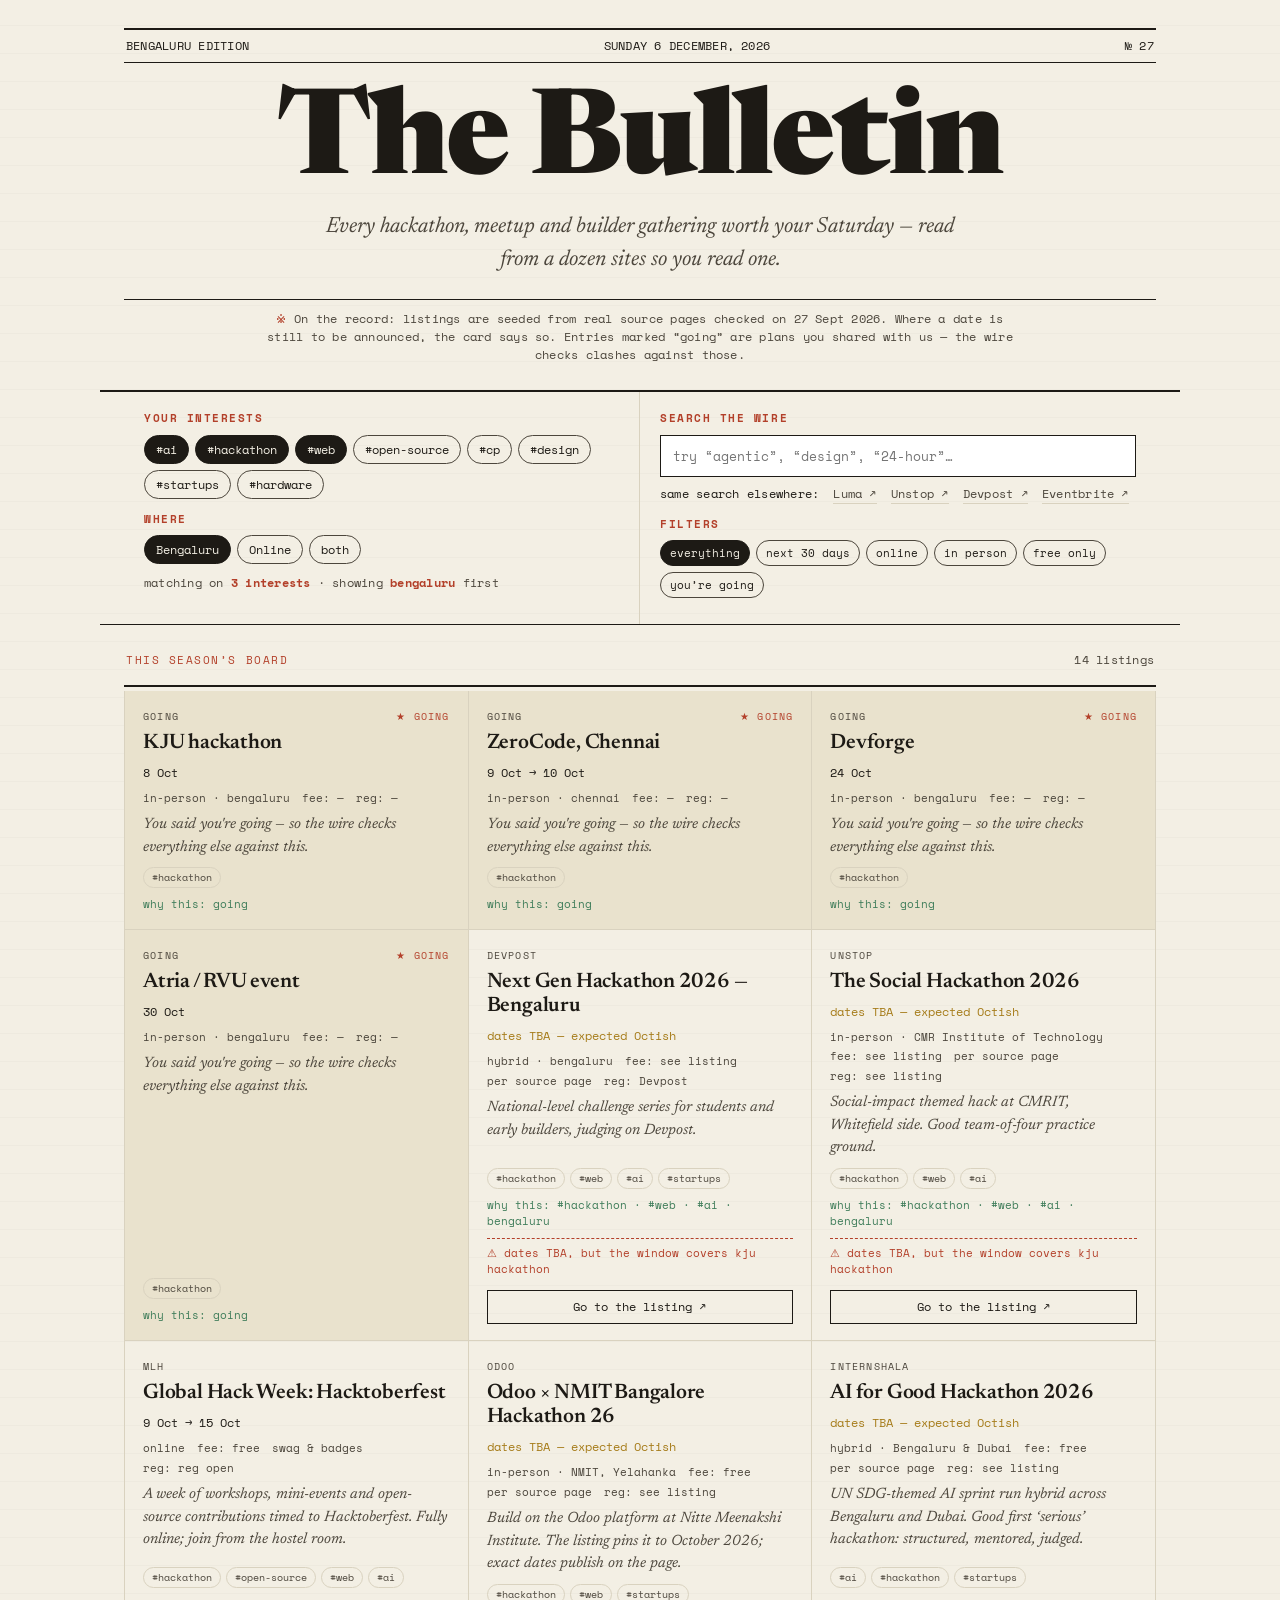
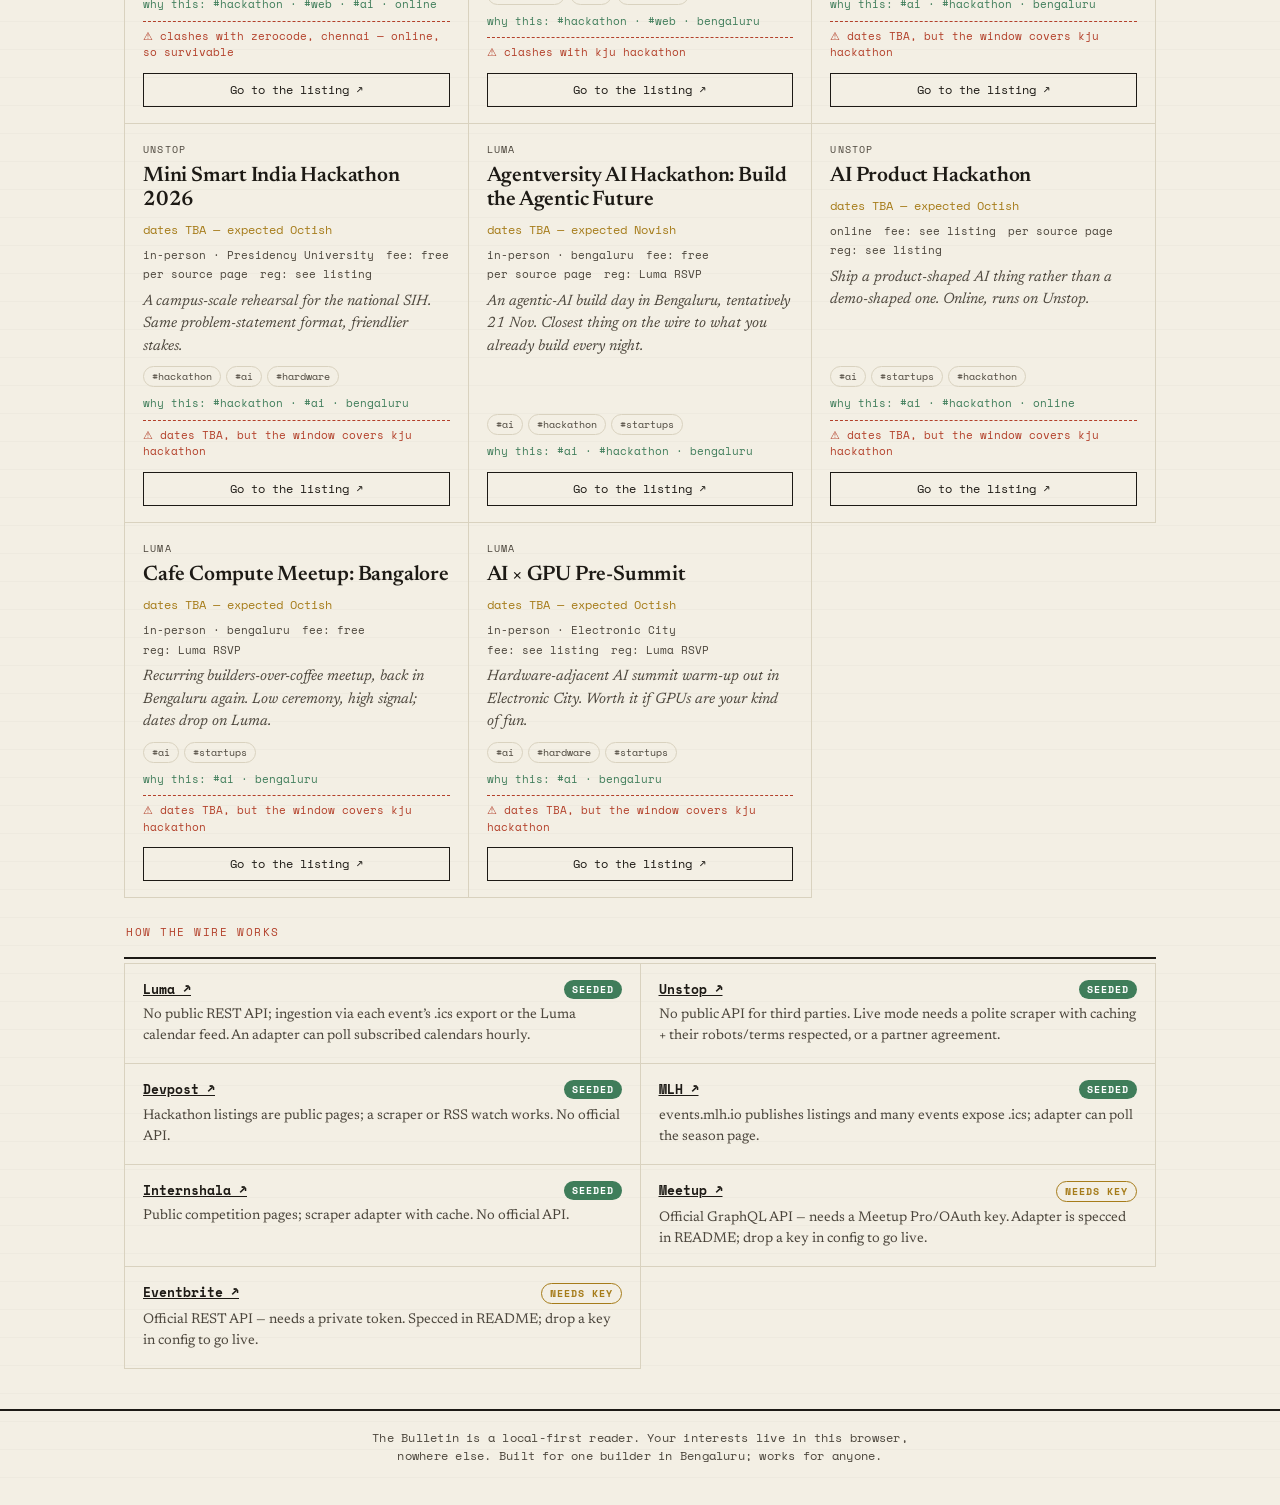
==== index.html @ 12de73e9 "The Bulletin v1: Bengaluru builder events wire — seeded real listings, explainable matching, clash d" ====
<!doctype html>
<html lang="en">
<head>
<meta charset="utf-8">
<meta name="viewport" content="width=device-width, initial-scale=1">
<title>The Bulletin — Bengaluru, for builders</title>
<link rel="preconnect" href="https://fonts.googleapis.com">
<link rel="preconnect" href="https://fonts.gstatic.com" crossorigin>
<link href="https://fonts.googleapis.com/css2?family=Newsreader:ital,opsz,wght@0,6..72,300;0,6..72,400;0,6..72,600;0,6..72,800;1,6..72,400;1,6..72,600&family=Space+Mono:wght@400;700&display=swap" rel="stylesheet">
<link rel="stylesheet" href="styles.css">
</head>
<body>
<header class="masthead">
  <div class="topline mono"><span id="edition">Bengaluru edition</span><span id="dateline"></span><span>№ 27</span></div>
  <h1>The Bulletin</h1>
  <p class="dekk">Every hackathon, meetup and builder gathering worth your Saturday — read from a dozen sites so you read one.</p>
  <div class="rule"></div>
  <p class="record mono">On the record: listings are seeded from real source pages checked on 27 Sept 2026. Where a date is still to be announced, the card says so. Entries marked “going” are plans you shared with us — the wire checks clashes against those.</p>
</header>

<nav class="controls" id="controls">
  <section class="panel" id="profile-panel">
    <h2 class="kicker">Your interests</h2>
    <div class="chips" id="interest-chips"></div>
    <h2 class="kicker">Where</h2>
    <div class="chips" id="place-chips"></div>
    <div class="profile-line mono" id="profile-line"></div>
  </section>
  <section class="panel">
    <h2 class="kicker">Search the wire</h2>
    <div class="searchrow"><input id="q" type="search" placeholder="try “agentic”, “design”, “24-hour”…" autocomplete="off"></div>
    <div class="outlinks mono" id="outlinks"></div>
    <h2 class="kicker">Filters</h2>
    <div class="chips small" id="filter-chips"></div>
  </section>
</nav>

<main>
  <div class="sectionhead"><span class="kicker">This season’s board</span><span class="mono" id="count"></span></div>
  <div id="board" class="board"></div>
  <div id="empty" class="empty" hidden>Nothing on the wire matches that. Loosen a filter, or search the sources directly above.</div>

  <div class="sectionhead"><span class="kicker">How the wire works</span></div>
  <section class="sources" id="sources"></section>
</main>

<footer class="colophon mono">
  <p>The Bulletin is a local-first reader. Your interests live in this browser, nowhere else. Built for one builder in Bengaluru; works for anyone.</p>
</footer>
<script src="events.js"></script>
<script src="app.js"></script>
</body>
</html>
---- styles.css ----
:root{
  --paper:#f3efe4; --ink:#1d1a15; --ink2:#4c463c; --rule:#d9d2bf;
  --red:#b3402a; --green:#3f7d5a; --ochre:#a67c1a;
}
*{box-sizing:border-box;margin:0;padding:0}
html{scroll-behavior:smooth}
body{background:var(--paper);color:var(--ink);font-family:"Newsreader",Georgia,serif;font-weight:400;line-height:1.5;
  background-image:repeating-linear-gradient(0deg,transparent 0 27px,rgba(29,26,21,.025) 27px 28px)}
.mono{font-family:"Space Mono",monospace;font-size:12px;letter-spacing:.02em}
.masthead{max-width:1080px;margin:0 auto;padding:28px 24px 0}
.topline{display:flex;justify-content:space-between;border-top:2.5px solid var(--ink);border-bottom:1px solid var(--ink);padding:7px 2px;text-transform:uppercase}
h1{font-weight:800;font-size:clamp(56px,10vw,118px);letter-spacing:-.02em;line-height:.95;text-align:center;padding:26px 0 10px;font-variation-settings:"opsz" 72}
.dekk{text-align:center;font-style:italic;font-size:clamp(17px,2.4vw,22px);color:var(--ink2);max-width:640px;margin:0 auto 22px}
.rule{border-top:1px solid var(--ink);margin:0 0 10px}
.record{color:var(--ink2);max-width:760px;margin:0 auto 26px;text-align:center}
.record::before{content:"※ ";color:var(--red)}
.controls{max-width:1080px;margin:0 auto;padding:0 24px;display:grid;grid-template-columns:1fr 1fr;gap:0;border-top:2.5px solid var(--ink);border-bottom:1px solid var(--ink)}
.panel{padding:18px 20px 20px}
.panel:first-child{border-right:1px solid var(--rule)}
.kicker{font-family:"Space Mono",monospace;font-size:11px;letter-spacing:.14em;text-transform:uppercase;color:var(--red);margin:12px 0 8px}
.kicker:first-child{margin-top:0}
.chips{display:flex;flex-wrap:wrap;gap:6px;margin-bottom:6px}
.chip{font-family:"Space Mono",monospace;font-size:12px;padding:5px 11px;border:1px solid var(--ink2);border-radius:999px;background:transparent;color:var(--ink);cursor:pointer;transition:all .15s}
.chip:hover{border-color:var(--ink);transform:translateY(-1px)}
.chip.on{background:var(--ink);color:var(--paper);border-color:var(--ink)}
.chips.small .chip{font-size:11px;padding:4px 9px}
.profile-line{margin-top:10px;color:var(--ink2);font-style:normal}
.profile-line b{color:var(--red);font-weight:700}
.searchrow input{width:100%;font-family:"Space Mono",monospace;font-size:13px;padding:10px 12px;background:#fff;border:1px solid var(--ink);color:var(--ink);outline:none}
.searchrow input:focus{box-shadow:3px 3px 0 var(--red)}
.outlinks{margin-top:8px;display:flex;flex-wrap:wrap;gap:4px 14px;min-height:18px}
.outlinks a{color:var(--ink2);text-decoration:none;border-bottom:1px solid var(--rule)}
.outlinks a:hover{color:var(--red);border-color:var(--red)}
main{max-width:1080px;margin:0 auto;padding:0 24px}
.sectionhead{display:flex;justify-content:space-between;align-items:baseline;border-bottom:2.5px solid var(--ink);padding:26px 2px 8px;margin-bottom:4px}
#count{color:var(--ink2)}
.board{display:grid;grid-template-columns:repeat(3,1fr);gap:0;border-left:1px solid var(--rule)}
.card{border-right:1px solid var(--rule);border-bottom:1px solid var(--rule);padding:18px 18px 16px;display:flex;flex-direction:column;gap:8px;position:relative;background:transparent;transition:background .15s}
.card:hover{background:#efe9d8}
.card.mine{background:#e9e2cd}
.card.mine:hover{background:#e4dcc4}
.card .src{font-family:"Space Mono",monospace;font-size:10px;letter-spacing:.12em;text-transform:uppercase;color:var(--ink2);display:flex;justify-content:space-between}
.card .src .you{color:var(--red)}
.card h3{font-size:21px;font-weight:600;line-height:1.15;letter-spacing:-.01em}
.card h3 a{color:inherit;text-decoration:none}
.card h3 a:hover{color:var(--red)}
.date{font-family:"Space Mono",monospace;font-size:12px;color:var(--ink)}
.date .tba{color:var(--ochre);font-style:normal}
.meta{font-family:"Space Mono",monospace;font-size:11px;color:var(--ink2);display:flex;flex-wrap:wrap;gap:3px 12px}
.blurb{font-size:15px;color:var(--ink2);font-style:italic;flex:1}
.tags{display:flex;flex-wrap:wrap;gap:5px}
.tag{font-family:"Space Mono",monospace;font-size:10px;padding:2px 8px;border:1px solid var(--rule);border-radius:999px;color:var(--ink2)}
.why{font-family:"Space Mono",monospace;font-size:11px;color:var(--green)}
.clash{font-family:"Space Mono",monospace;font-size:11px;color:var(--red);border-top:1px dashed var(--red);padding-top:6px}
.goto{font-family:"Space Mono",monospace;font-size:12px;color:var(--ink);text-decoration:none;border:1px solid var(--ink);padding:7px 12px;text-align:center;transition:all .15s;margin-top:4px}
.goto:hover{background:var(--red);border-color:var(--red);color:#fff}
.empty{padding:48px 20px;text-align:center;font-style:italic;color:var(--ink2);font-size:18px}
.sources{display:grid;grid-template-columns:repeat(2,1fr);gap:0;border-left:1px solid var(--rule);border-top:1px solid var(--rule);margin-bottom:40px}
.source{border-right:1px solid var(--rule);border-bottom:1px solid var(--rule);padding:16px 18px}
.source h4{font-family:"Space Mono",monospace;font-size:13px;display:flex;justify-content:space-between;align-items:center}
.st{font-size:10px;padding:2px 8px;border-radius:999px;text-transform:uppercase;letter-spacing:.1em}
.st.seeded{background:var(--green);color:#fff}
.st.adapter-spec{background:var(--paper);color:var(--ochre);border:1px solid var(--ochre)}
.source p{font-size:14px;color:var(--ink2);margin-top:6px}
.source a{color:var(--ink)}
.colophon{border-top:2.5px solid var(--ink);padding:18px 24px 40px;text-align:center;color:var(--ink2)}
.colophon p{max-width:560px;margin:0 auto}
@media(max-width:820px){.controls{grid-template-columns:1fr}.panel:first-child{border-right:0;border-bottom:1px solid var(--rule)}.board{grid-template-columns:1fr 1fr}.sources{grid-template-columns:1fr}}
@media(max-width:560px){.board{grid-template-columns:1fr}.topline{font-size:10px}}
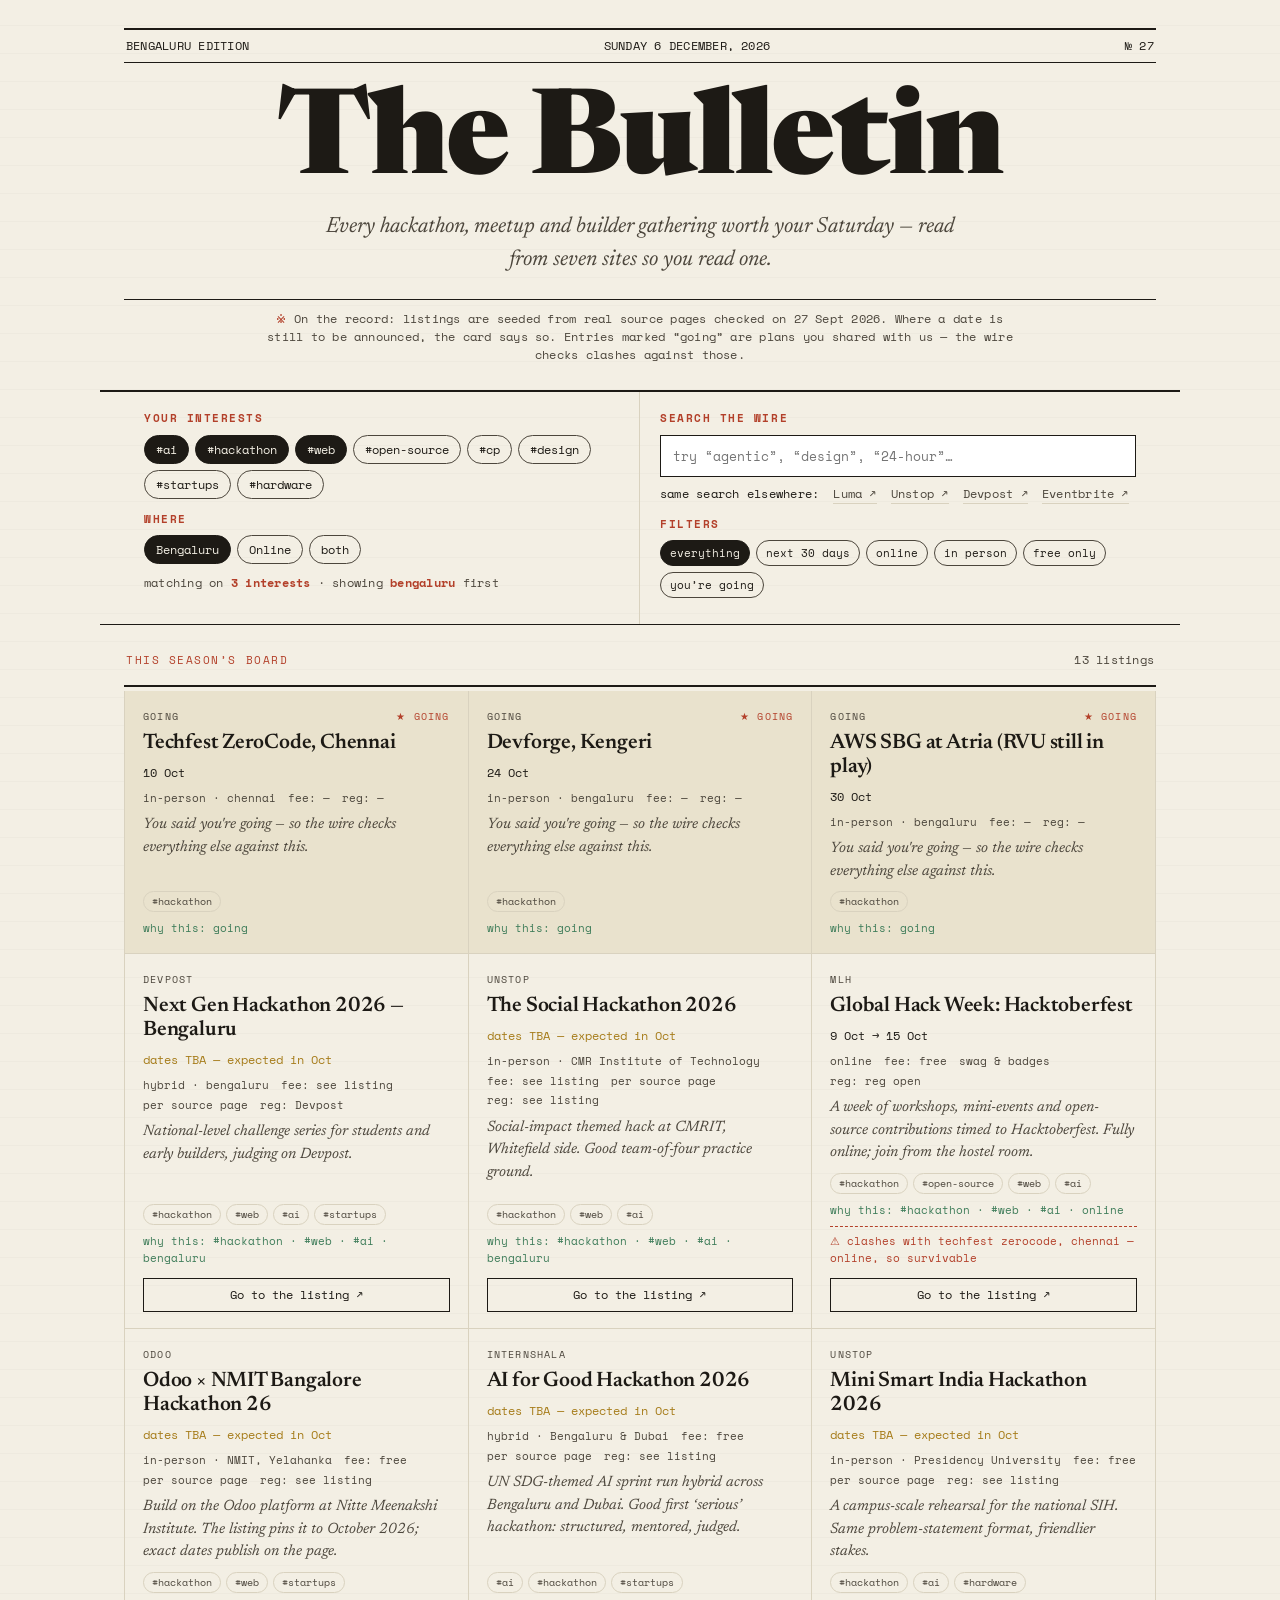
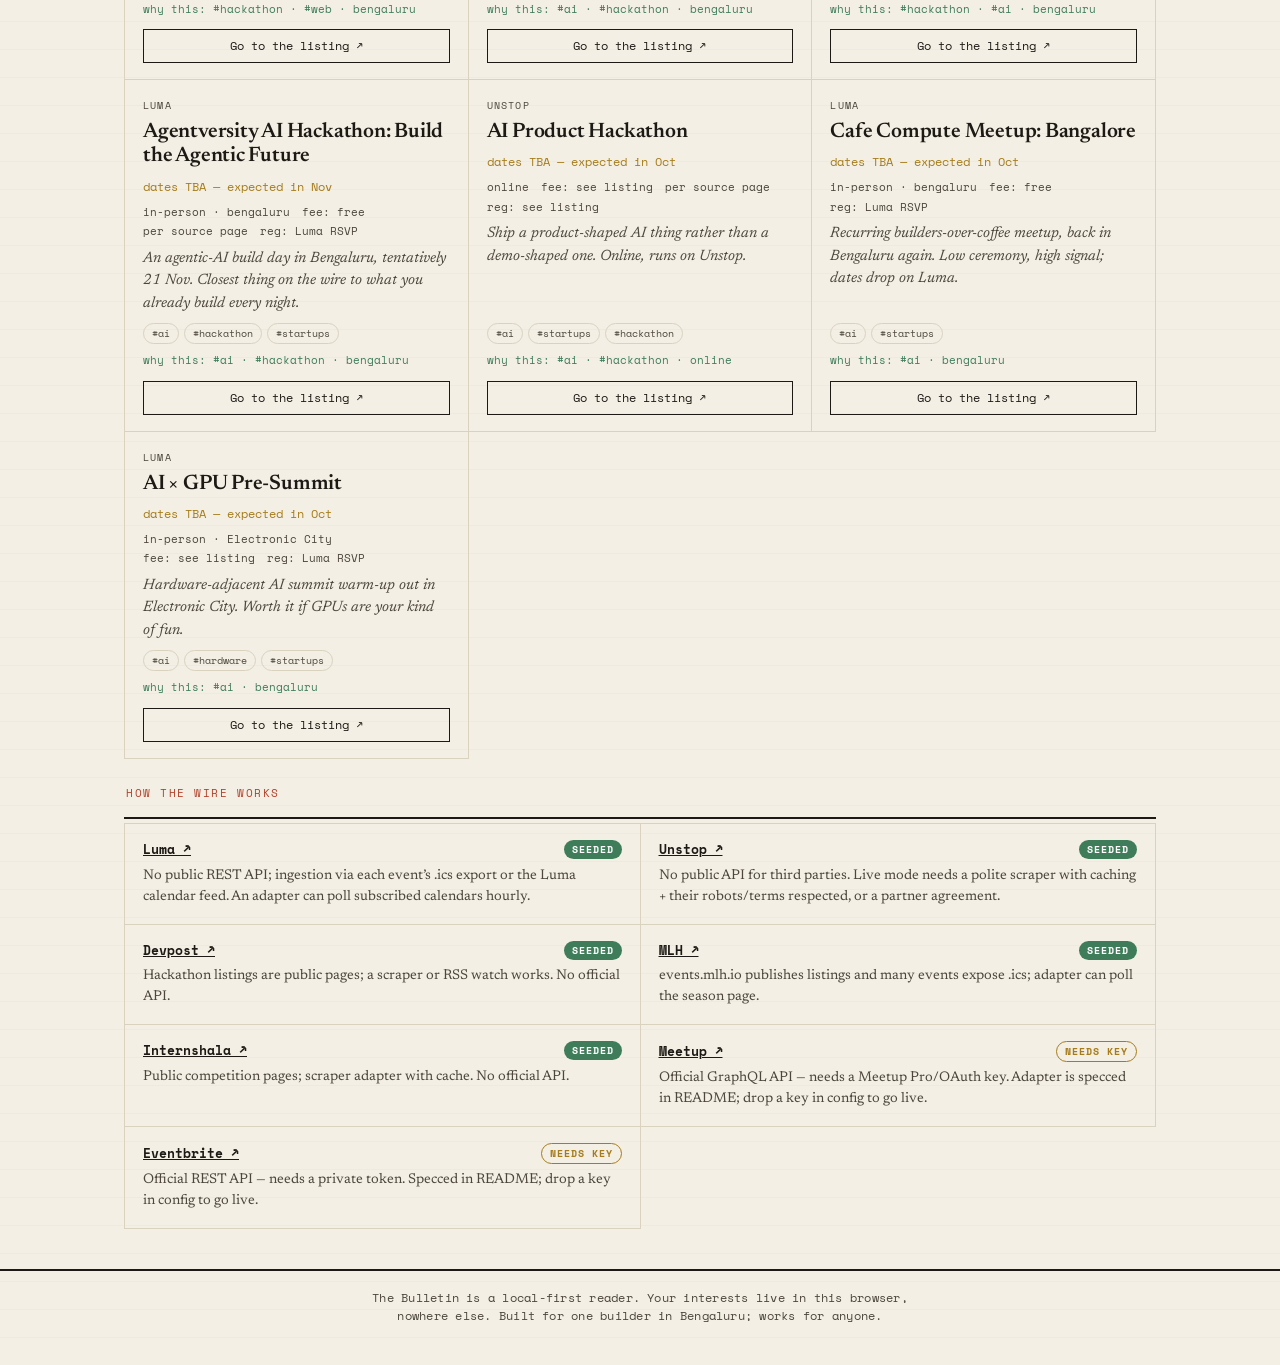
==== commit f5426b69: "Correct dekk: wire reads seven sources, not a dozen" ====
--- a/index.html
+++ b/index.html
@@ -13,7 +13,7 @@
 <header class="masthead">
   <div class="topline mono"><span id="edition">Bengaluru edition</span><span id="dateline"></span><span>№ 27</span></div>
   <h1>The Bulletin</h1>
-  <p class="dekk">Every hackathon, meetup and builder gathering worth your Saturday — read from a dozen sites so you read one.</p>
+  <p class="dekk">Every hackathon, meetup and builder gathering worth your Saturday — read from seven sites so you read one.</p>
   <div class="rule"></div>
   <p class="record mono">On the record: listings are seeded from real source pages checked on 27 Sept 2026. Where a date is still to be announced, the card says so. Entries marked “going” are plans you shared with us — the wire checks clashes against those.</p>
 </header>
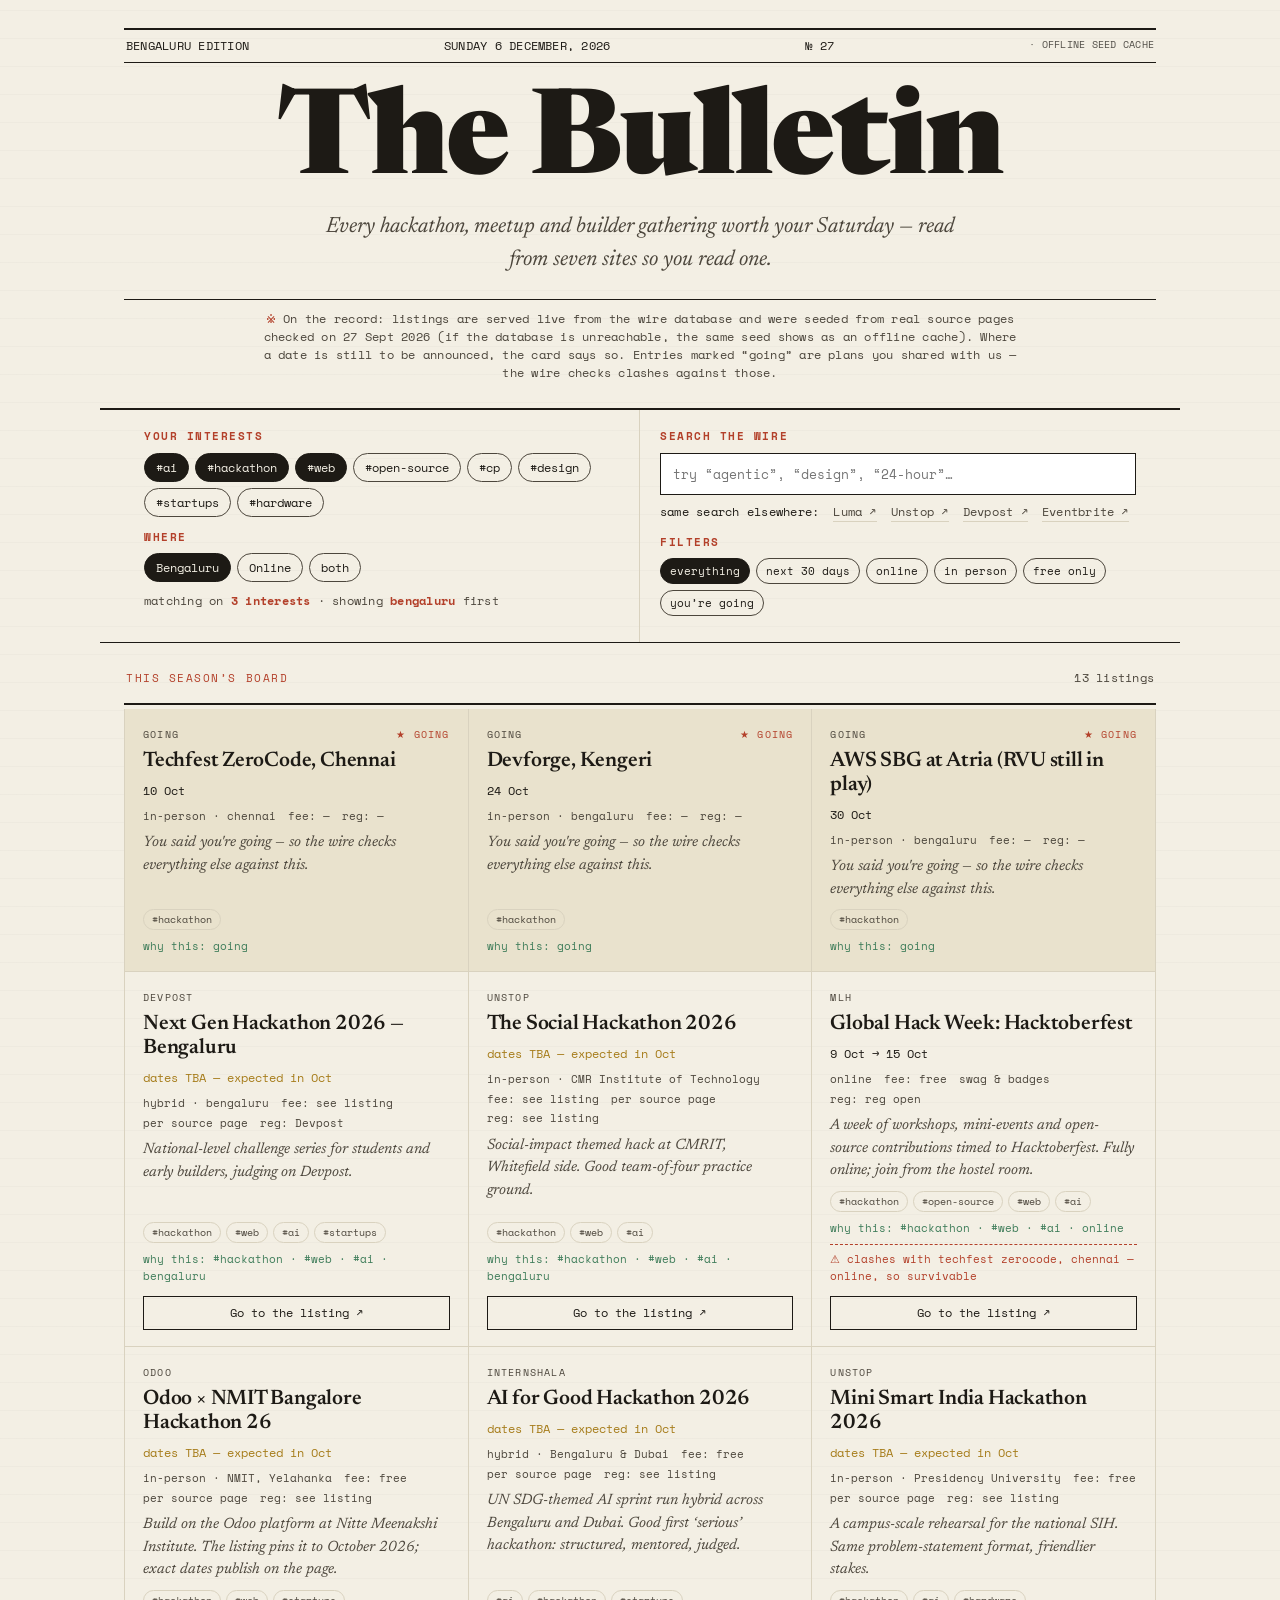
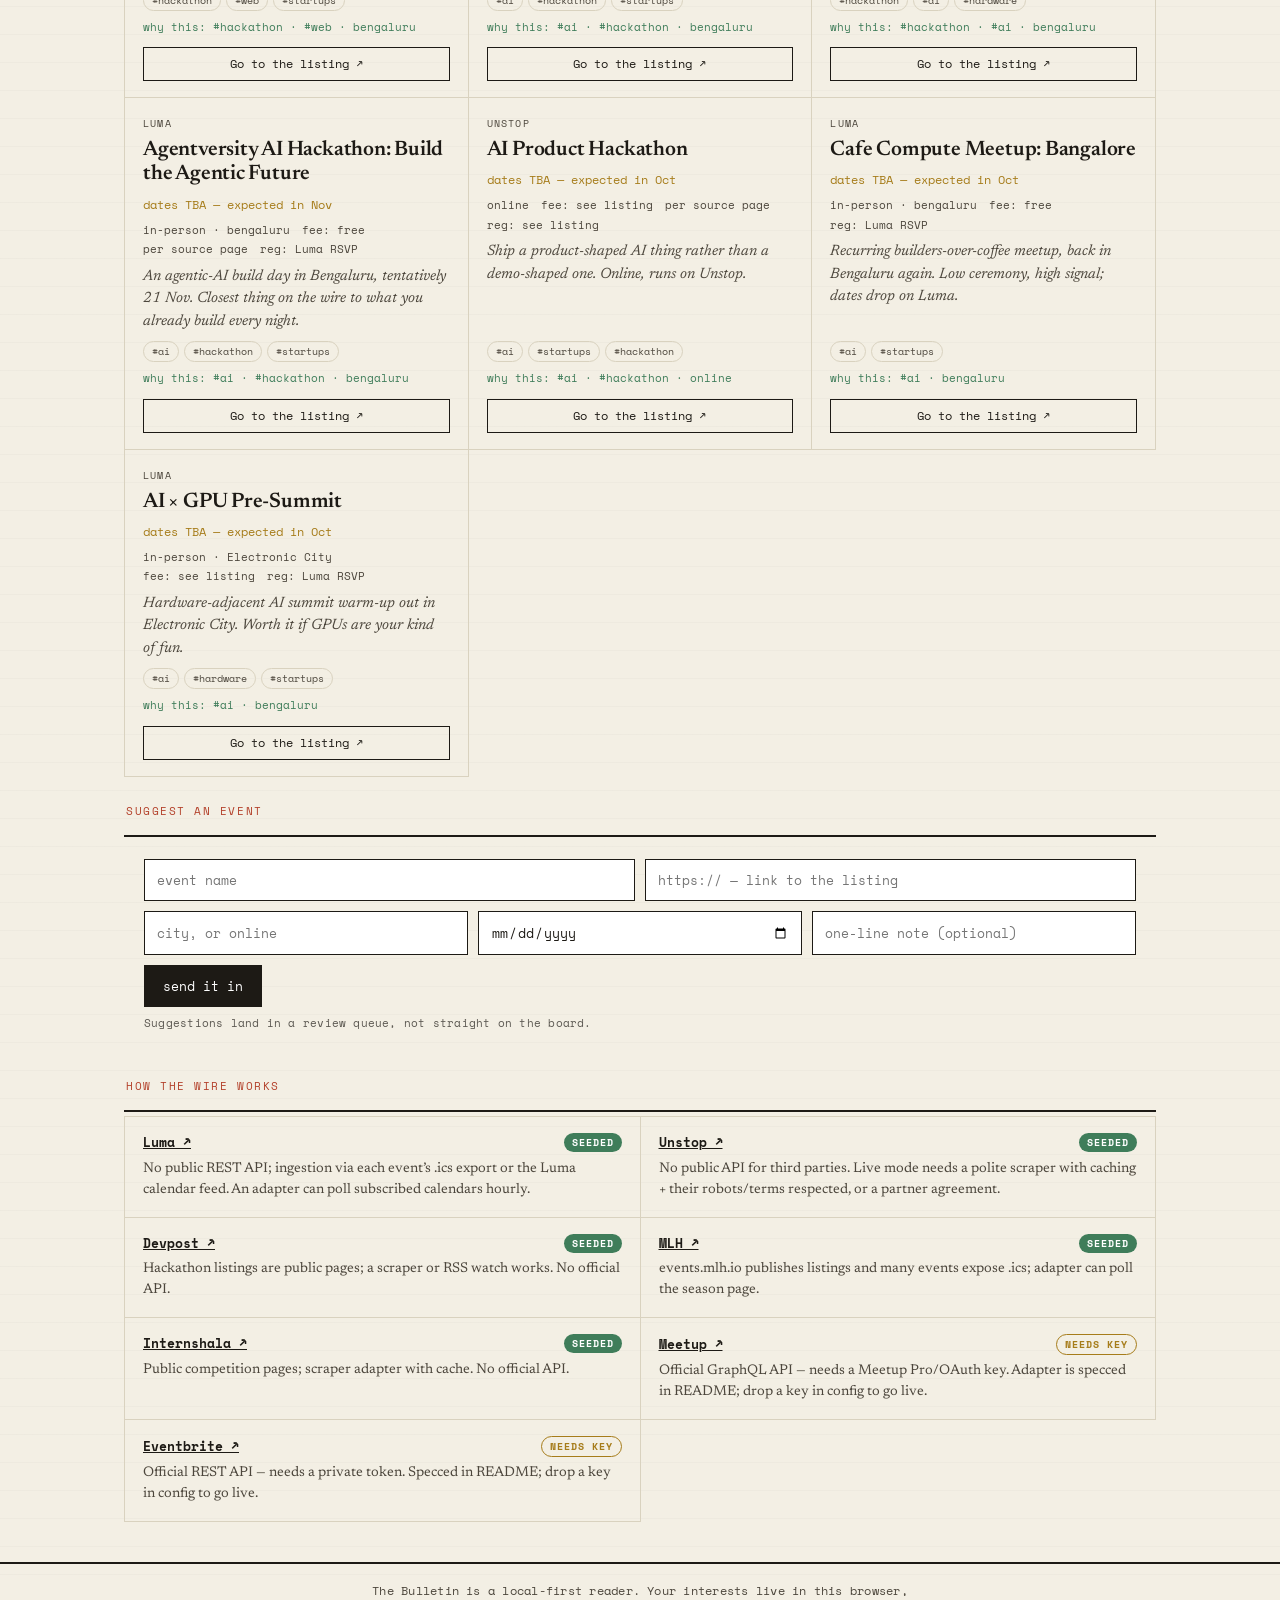
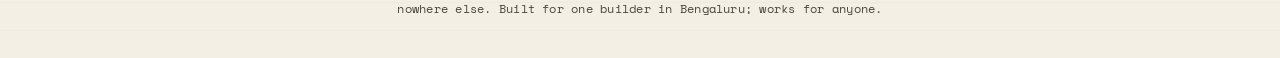
==== commit e15fc4b7: "Real backend: events served live from Supabase (anon read, RLS), suggest-an-event writes to review q" ====
--- a/index.html
+++ b/index.html
@@ -11,11 +11,11 @@
 </head>
 <body>
 <header class="masthead">
-  <div class="topline mono"><span id="edition">Bengaluru edition</span><span id="dateline"></span><span>№ 27</span></div>
+  <div class="topline mono"><span id="edition">Bengaluru edition</span><span id="dateline"></span><span>№ 27</span><span id="datapill"></span></div>
   <h1>The Bulletin</h1>
   <p class="dekk">Every hackathon, meetup and builder gathering worth your Saturday — read from seven sites so you read one.</p>
   <div class="rule"></div>
-  <p class="record mono">On the record: listings are seeded from real source pages checked on 27 Sept 2026. Where a date is still to be announced, the card says so. Entries marked “going” are plans you shared with us — the wire checks clashes against those.</p>
+  <p class="record mono">On the record: listings are served live from the wire database and were seeded from real source pages checked on 27 Sept 2026 (if the database is unreachable, the same seed shows as an offline cache). Where a date is still to be announced, the card says so. Entries marked “going” are plans you shared with us — the wire checks clashes against those.</p>
 </header>
 
 <nav class="controls" id="controls">
@@ -40,6 +40,16 @@
   <div id="board" class="board"></div>
   <div id="empty" class="empty" hidden>Nothing on the wire matches that. Loosen a filter, or search the sources directly above.</div>
 
+  <div class="sectionhead"><span class="kicker">Suggest an event</span><span class="mono" id="suggest-status"></span></div>
+  <section class="panel suggest">
+    <form id="suggest-form">
+      <div class="suggrow"><input id="sg-name" placeholder="event name" required maxlength="300" autocomplete="off"><input id="sg-url" type="url" placeholder="https:// — link to the listing" required maxlength="600" autocomplete="off"></div>
+      <div class="suggrow"><input id="sg-city" placeholder="city, or online" maxlength="100" autocomplete="off"><input id="sg-date" type="date" aria-label="start date"><input id="sg-note" placeholder="one-line note (optional)" maxlength="1000" autocomplete="off"></div>
+      <button type="submit" class="go-btn">send it in</button>
+    </form>
+    <p class="mono sugg-note">Suggestions land in a review queue, not straight on the board.</p>
+  </section>
+
   <div class="sectionhead"><span class="kicker">How the wire works</span></div>
   <section class="sources" id="sources"></section>
 </main>
--- a/styles.css
+++ b/styles.css
@@ -67,3 +67,13 @@
 .colophon p{max-width:560px;margin:0 auto}
 @media(max-width:820px){.controls{grid-template-columns:1fr}.panel:first-child{border-right:0;border-bottom:1px solid var(--rule)}.board{grid-template-columns:1fr 1fr}.sources{grid-template-columns:1fr}}
 @media(max-width:560px){.board{grid-template-columns:1fr}.topline{font-size:10px}}
+
+.suggest form{display:flex;flex-direction:column;gap:10px}
+.suggrow{display:flex;gap:10px;flex-wrap:wrap}
+.suggrow input{flex:1;min-width:180px;font-family:"Space Mono",monospace;font-size:13px;padding:10px 12px;background:#fff;border:1px solid var(--ink);color:var(--ink);outline:none}
+.suggrow input:focus{box-shadow:3px 3px 0 var(--red)}
+.go-btn{font-family:"Space Mono",monospace;font-size:13px;padding:10px 18px;background:var(--ink);color:#fff;border:1px solid var(--ink);cursor:pointer;align-self:flex-start}
+.go-btn:hover{background:var(--red);border-color:var(--red)}
+.sugg-note{font-size:11px;opacity:.7;margin-top:8px}
+#datapill{font-size:10px;opacity:.75}
+#suggest-status{font-size:11px}
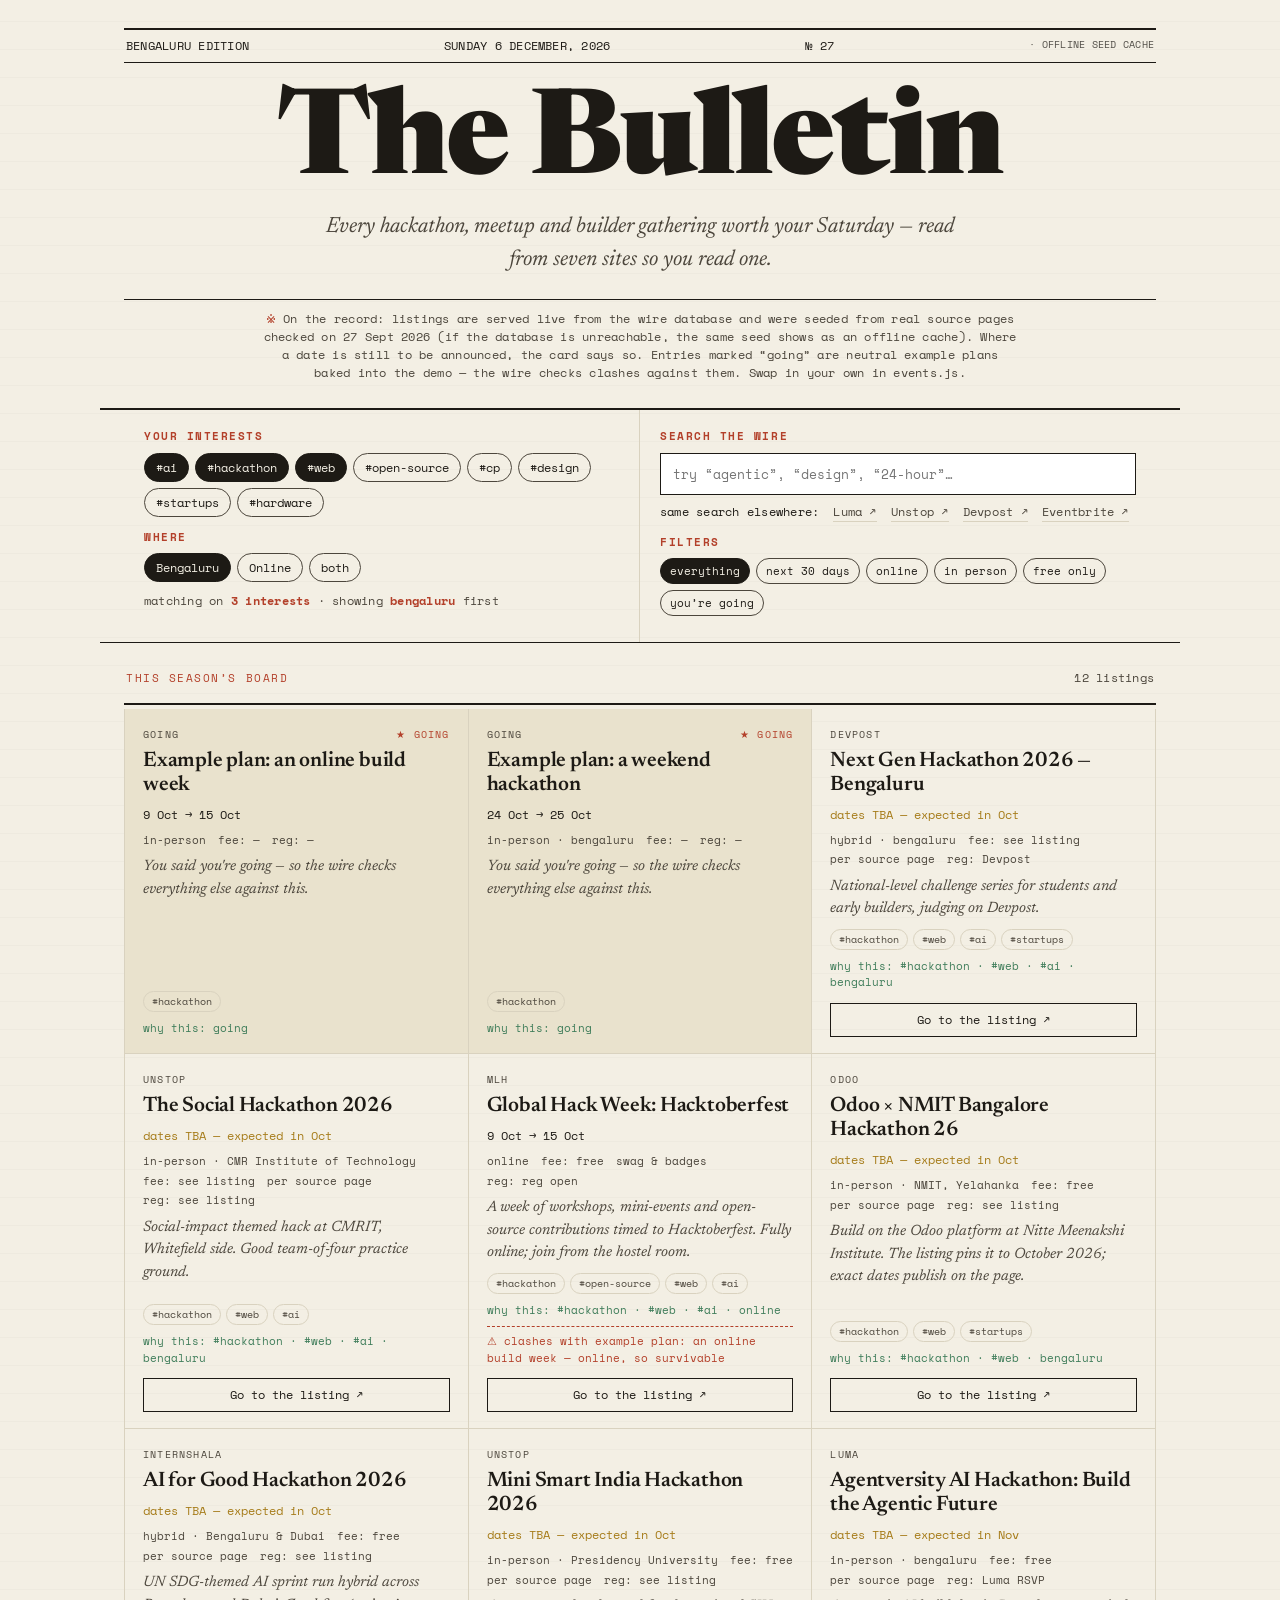
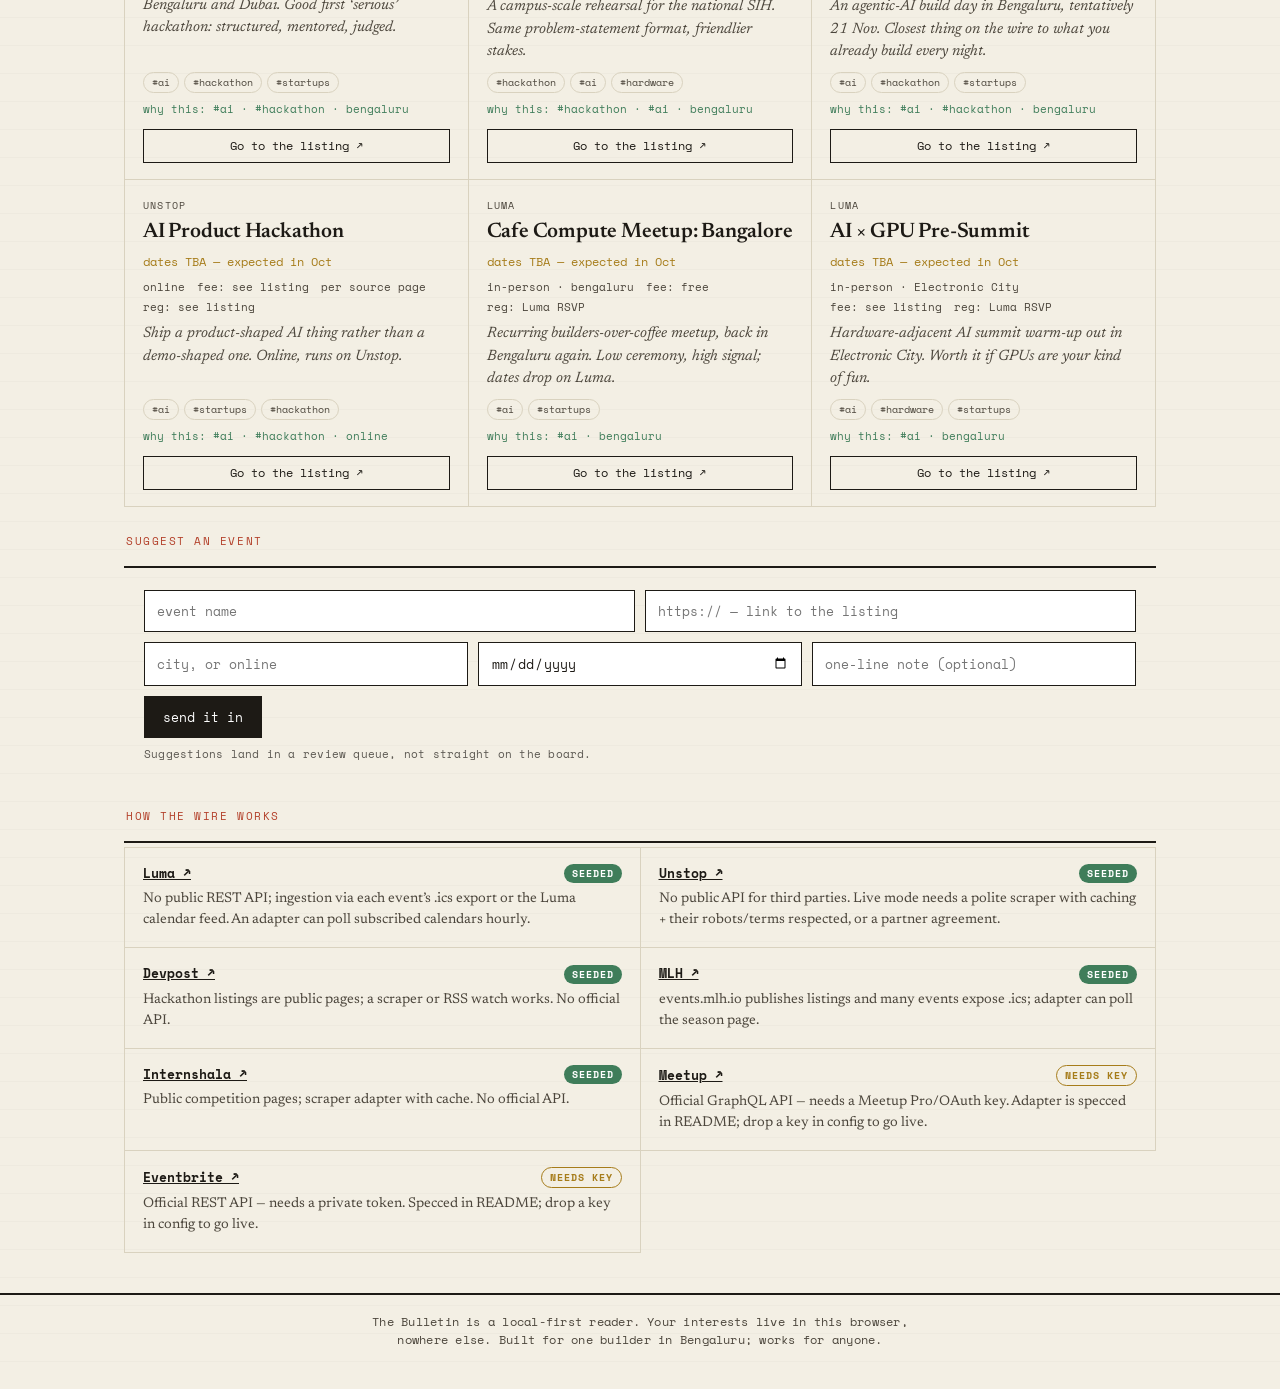
==== commit d3ff5c8a: "Genericize going entries: neutral example plans instead of one person's registrations" ====
--- a/index.html
+++ b/index.html
@@ -15,7 +15,7 @@
   <h1>The Bulletin</h1>
   <p class="dekk">Every hackathon, meetup and builder gathering worth your Saturday — read from seven sites so you read one.</p>
   <div class="rule"></div>
-  <p class="record mono">On the record: listings are served live from the wire database and were seeded from real source pages checked on 27 Sept 2026 (if the database is unreachable, the same seed shows as an offline cache). Where a date is still to be announced, the card says so. Entries marked “going” are plans you shared with us — the wire checks clashes against those.</p>
+  <p class="record mono">On the record: listings are served live from the wire database and were seeded from real source pages checked on 27 Sept 2026 (if the database is unreachable, the same seed shows as an offline cache). Where a date is still to be announced, the card says so. Entries marked “going” are neutral example plans baked into the demo — the wire checks clashes against them. Swap in your own in events.js.</p>
 </header>
 
 <nav class="controls" id="controls">
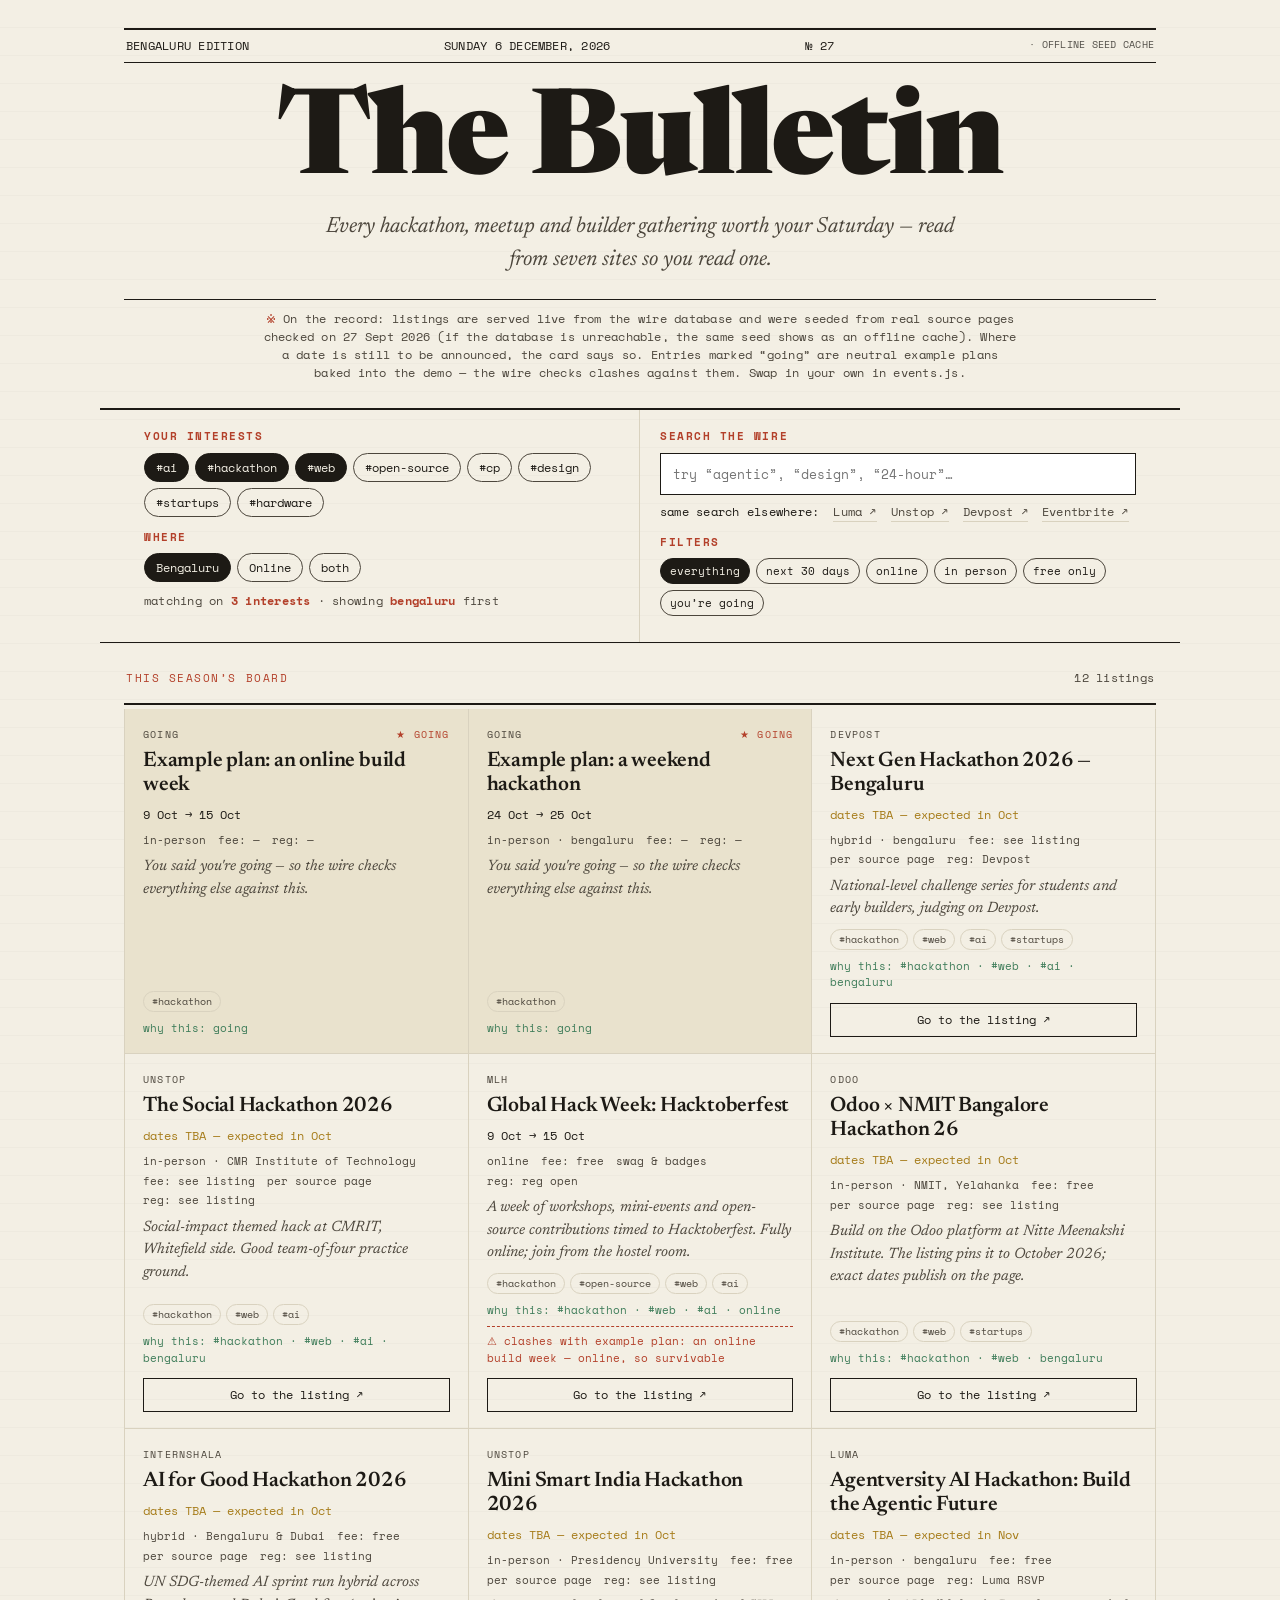
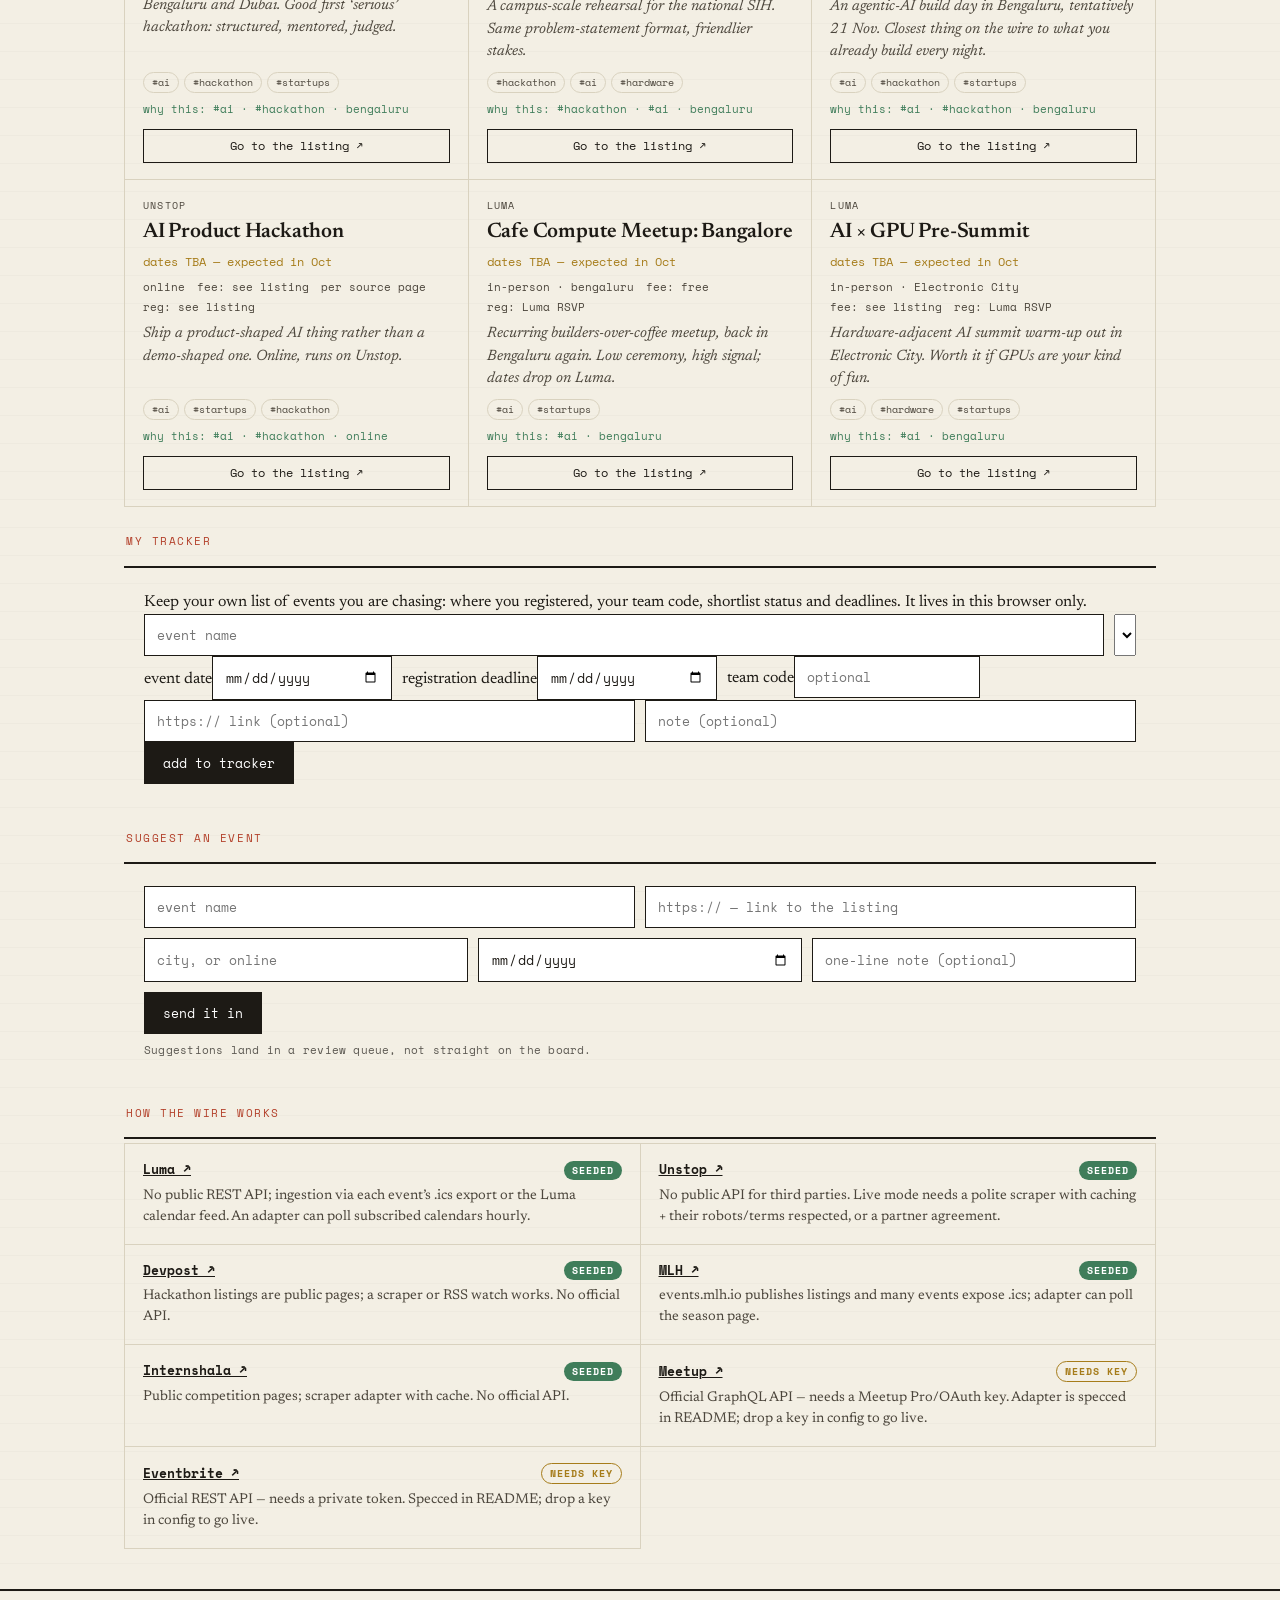
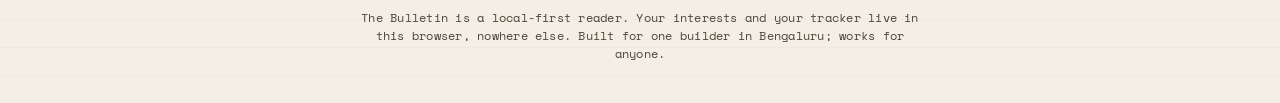
==== commit 68019c08: "Add a personal event tracker" ====
--- a/index.html
+++ b/index.html
@@ -40,6 +40,24 @@
   <div id="board" class="board"></div>
   <div id="empty" class="empty" hidden>Nothing on the wire matches that. Loosen a filter, or search the sources directly above.</div>
 
+  <div class="sectionhead" id="tracker"><span class="kicker">My tracker</span><span class="mono" id="tr-count"></span></div>
+  <section class="panel tracker">
+    <p class="tr-intro">Keep your own list of events you are chasing: where you registered, your team code, shortlist status and deadlines. It lives in this browser only.</p>
+    <form id="tr-form">
+      <div class="suggrow"><input id="tr-name" placeholder="event name" required maxlength="120" autocomplete="off"><select id="tr-status" aria-label="status"></select></div>
+      <div class="suggrow">
+        <label class="tr-lab">event date<input id="tr-date" type="date"></label>
+        <label class="tr-lab">registration deadline<input id="tr-deadline" type="date"></label>
+        <label class="tr-lab">team code<input id="tr-team" placeholder="optional" maxlength="80" autocomplete="off"></label>
+      </div>
+      <div class="suggrow"><input id="tr-link" type="url" placeholder="https:// link (optional)" maxlength="600" autocomplete="off"><input id="tr-note" placeholder="note (optional)" maxlength="200" autocomplete="off"></div>
+      <div class="tr-btns"><button type="submit" class="go-btn" id="tr-submit">add to tracker</button><button type="button" class="tr-mini" id="tr-cancel" hidden>cancel edit</button></div>
+    </form>
+    <p class="mono tr-warn" id="tr-warn" hidden>This browser blocked saving, so your list will be lost when you close the tab.</p>
+    <div id="tr-list" class="tr-list"></div>
+    <div id="tr-tools" class="tr-tools mono" hidden><button class="tr-mini" id="tr-export" type="button">download as file</button><button class="tr-mini danger" id="tr-clear" type="button">clear all</button><span>Stored on this device only. Clearing site data erases it.</span></div>
+  </section>
+
   <div class="sectionhead"><span class="kicker">Suggest an event</span><span class="mono" id="suggest-status"></span></div>
   <section class="panel suggest">
     <form id="suggest-form">
@@ -55,9 +73,10 @@
 </main>
 
 <footer class="colophon mono">
-  <p>The Bulletin is a local-first reader. Your interests live in this browser, nowhere else. Built for one builder in Bengaluru; works for anyone.</p>
+  <p>The Bulletin is a local-first reader. Your interests and your tracker live in this browser, nowhere else. Built for one builder in Bengaluru; works for anyone.</p>
 </footer>
 <script src="events.js"></script>
 <script src="app.js"></script>
+<script src="tracker.js"></script>
 </body>
 </html>
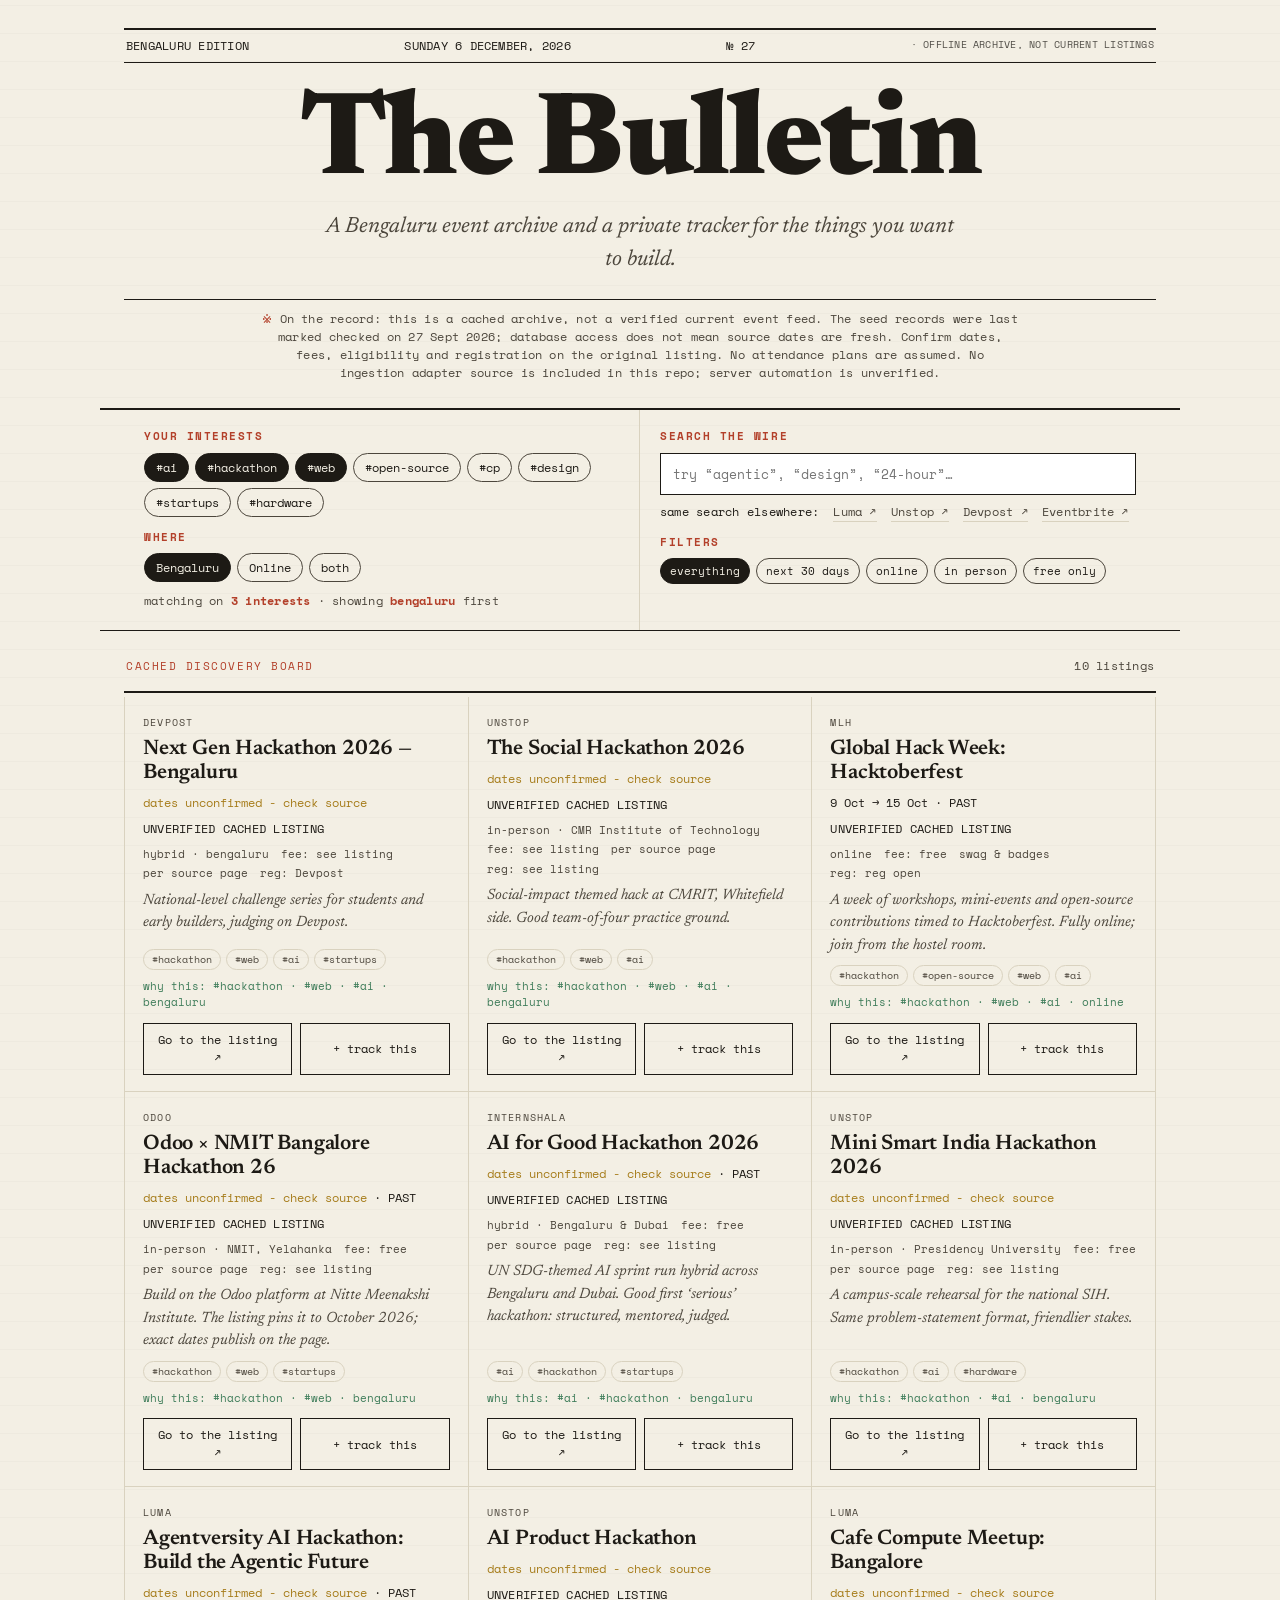
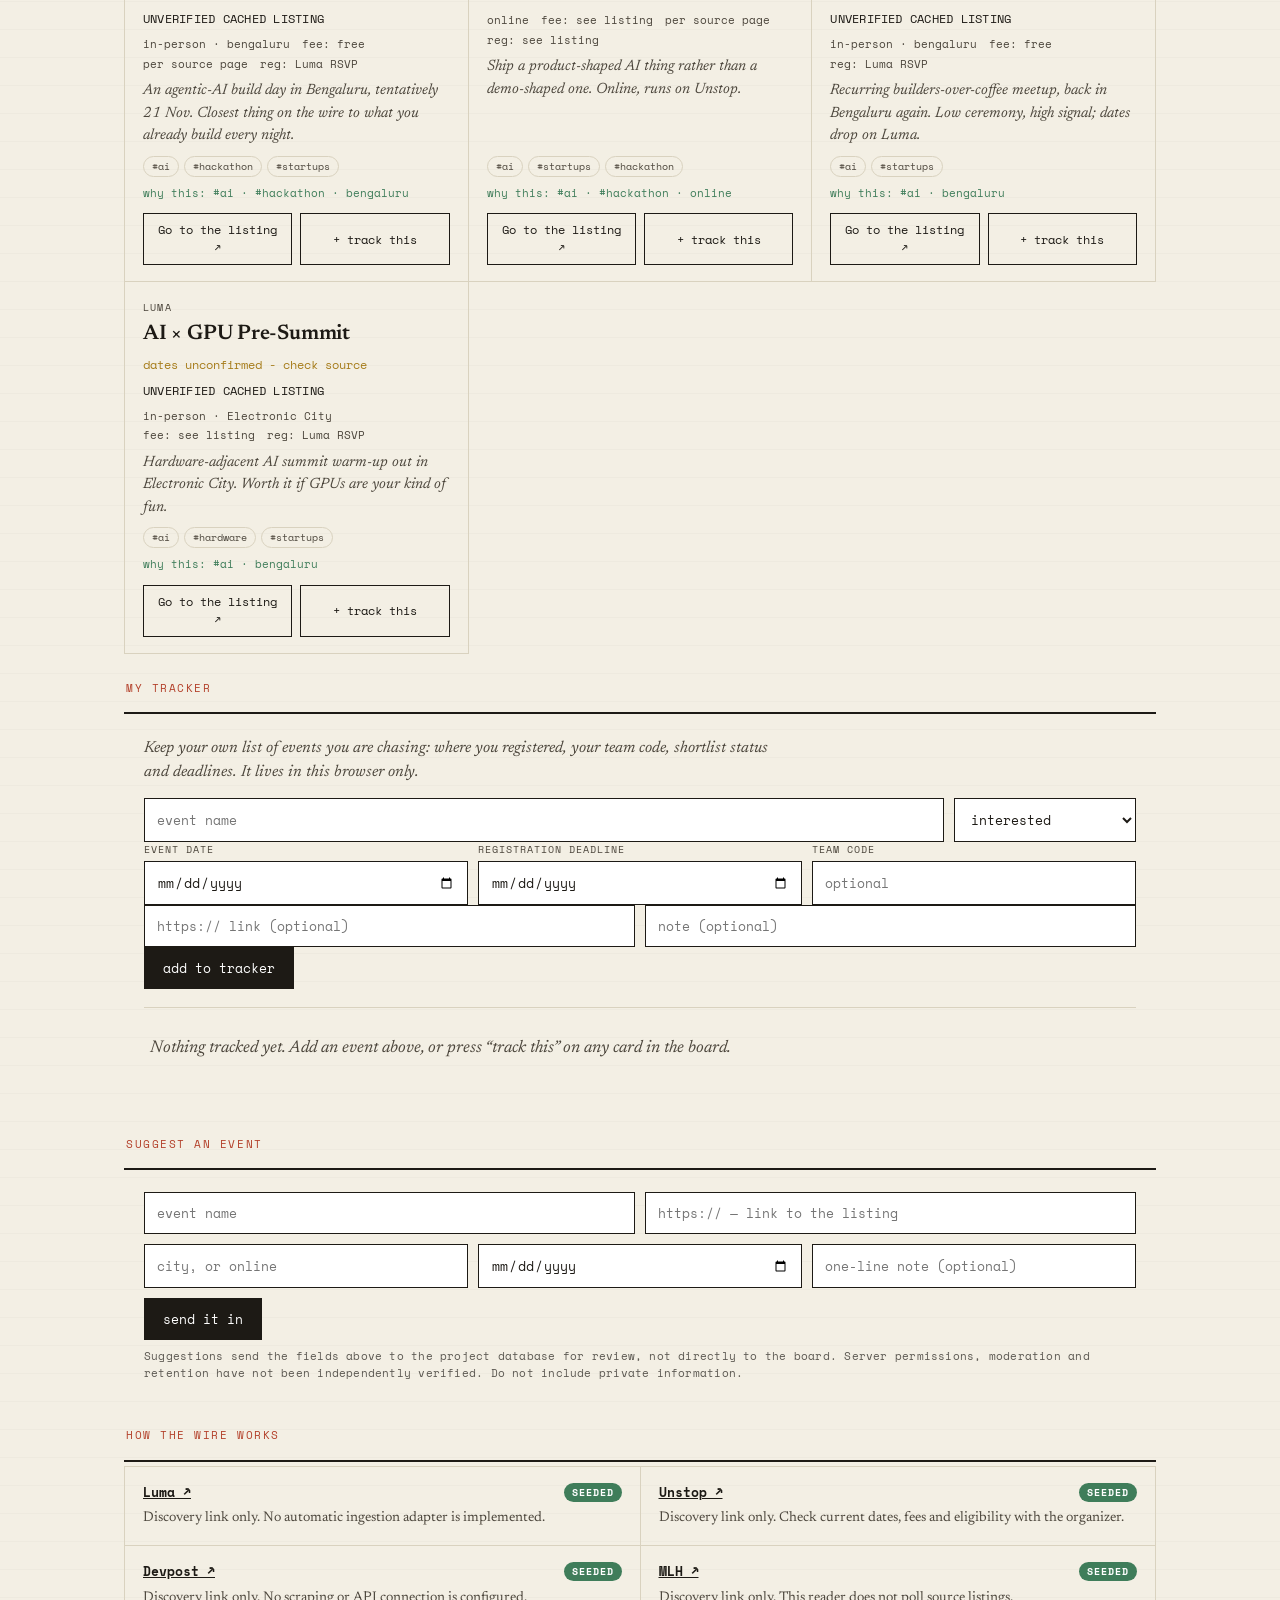
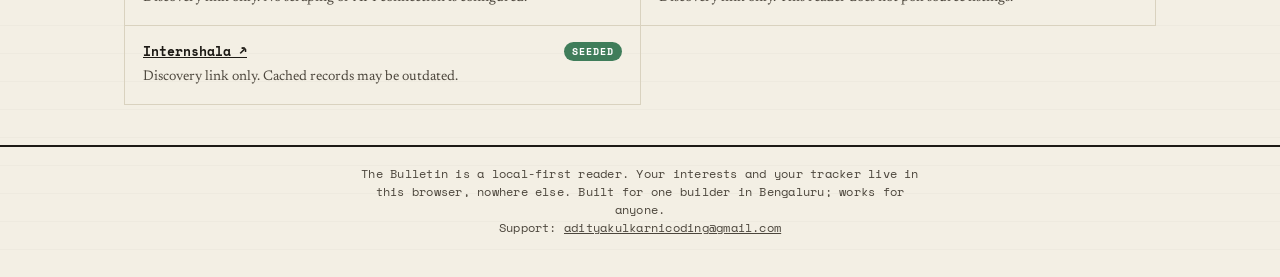
==== commit bbfef856: "Publish honest cached reader with safe local tracker" ====
--- a/index.html
+++ b/index.html
@@ -4,18 +4,21 @@
 <meta charset="utf-8">
 <meta name="viewport" content="width=device-width, initial-scale=1">
 <title>The Bulletin — Bengaluru, for builders</title>
-<link rel="preconnect" href="https://fonts.googleapis.com">
-<link rel="preconnect" href="https://fonts.gstatic.com" crossorigin>
-<link href="https://fonts.googleapis.com/css2?family=Newsreader:ital,opsz,wght@0,6..72,300;0,6..72,400;0,6..72,600;0,6..72,800;1,6..72,400;1,6..72,600&family=Space+Mono:wght@400;700&display=swap" rel="stylesheet">
+<link rel="stylesheet" href="assets/fonts.css">
+<meta name="description" content="Bengaluru event archive with an explainable filter and private browser-local tracker. Verify dates and fees with each organizer.">
+<meta name="theme-color" content="#f3efe4"><meta name="referrer" content="no-referrer">
+<link rel="canonical" href="https://bulletin-two-weld.vercel.app/">
+<meta property="og:title" content="The Bulletin / Bengaluru event reader"><meta property="og:description" content="Cached discovery links and a private tracker. Not a verified current event feed."><meta property="og:type" content="website"><meta property="og:url" content="https://bulletin-two-weld.vercel.app/">
+<meta http-equiv="Content-Security-Policy" content="default-src 'self'; script-src 'self'; style-src 'self'; font-src 'self' data:; connect-src https://iljapbrjcxhtymtkiuea.supabase.co; img-src 'self'; object-src 'none'; base-uri 'none'; form-action 'none'">
 <link rel="stylesheet" href="styles.css">
 </head>
 <body>
 <header class="masthead">
   <div class="topline mono"><span id="edition">Bengaluru edition</span><span id="dateline"></span><span>№ 27</span><span id="datapill"></span></div>
   <h1>The Bulletin</h1>
-  <p class="dekk">Every hackathon, meetup and builder gathering worth your Saturday — read from seven sites so you read one.</p>
+  <p class="dekk">A Bengaluru event archive and a private tracker for the things you want to build.</p>
   <div class="rule"></div>
-  <p class="record mono">On the record: listings are served live from the wire database and were seeded from real source pages checked on 27 Sept 2026 (if the database is unreachable, the same seed shows as an offline cache). Where a date is still to be announced, the card says so. Entries marked “going” are neutral example plans baked into the demo — the wire checks clashes against them. Swap in your own in events.js.</p>
+  <p class="record mono">On the record: this is a cached archive, not a verified current event feed. The seed records were last marked checked on 27 Sept 2026; database access does not mean source dates are fresh. Confirm dates, fees, eligibility and registration on the original listing. No attendance plans are assumed. No ingestion adapter source is included in this repo; server automation is unverified.</p>
 </header>
 
 <nav class="controls" id="controls">
@@ -24,11 +27,11 @@
     <div class="chips" id="interest-chips"></div>
     <h2 class="kicker">Where</h2>
     <div class="chips" id="place-chips"></div>
-    <div class="profile-line mono" id="profile-line"></div>
+    <div class="profile-line mono" id="profile-line"></div><p id="pref-status" class="mono" role="status"></p>
   </section>
   <section class="panel">
     <h2 class="kicker">Search the wire</h2>
-    <div class="searchrow"><input id="q" type="search" placeholder="try “agentic”, “design”, “24-hour”…" autocomplete="off"></div>
+    <div class="searchrow"><input id="q" aria-label="Search cached events" type="search" placeholder="try “agentic”, “design”, “24-hour”…" autocomplete="off"></div>
     <div class="outlinks mono" id="outlinks"></div>
     <h2 class="kicker">Filters</h2>
     <div class="chips small" id="filter-chips"></div>
@@ -36,7 +39,7 @@
 </nav>
 
 <main>
-  <div class="sectionhead"><span class="kicker">This season’s board</span><span class="mono" id="count"></span></div>
+  <div class="sectionhead"><span class="kicker">Cached discovery board</span><span class="mono" id="count"></span></div>
   <div id="board" class="board"></div>
   <div id="empty" class="empty" hidden>Nothing on the wire matches that. Loosen a filter, or search the sources directly above.</div>
 
@@ -44,28 +47,28 @@
   <section class="panel tracker">
     <p class="tr-intro">Keep your own list of events you are chasing: where you registered, your team code, shortlist status and deadlines. It lives in this browser only.</p>
     <form id="tr-form">
-      <div class="suggrow"><input id="tr-name" placeholder="event name" required maxlength="120" autocomplete="off"><select id="tr-status" aria-label="status"></select></div>
+      <div class="suggrow"><input id="tr-name" aria-label="Event name" placeholder="event name" required maxlength="120" autocomplete="off"><select id="tr-status" aria-label="status"></select></div>
       <div class="suggrow">
         <label class="tr-lab">event date<input id="tr-date" type="date"></label>
         <label class="tr-lab">registration deadline<input id="tr-deadline" type="date"></label>
         <label class="tr-lab">team code<input id="tr-team" placeholder="optional" maxlength="80" autocomplete="off"></label>
       </div>
-      <div class="suggrow"><input id="tr-link" type="url" placeholder="https:// link (optional)" maxlength="600" autocomplete="off"><input id="tr-note" placeholder="note (optional)" maxlength="200" autocomplete="off"></div>
+      <div class="suggrow"><input id="tr-link" aria-label="Event URL" type="url" placeholder="https:// link (optional)" maxlength="600" autocomplete="off"><input id="tr-note" aria-label="Tracker note" placeholder="note (optional)" maxlength="200" autocomplete="off"></div>
       <div class="tr-btns"><button type="submit" class="go-btn" id="tr-submit">add to tracker</button><button type="button" class="tr-mini" id="tr-cancel" hidden>cancel edit</button></div>
     </form>
-    <p class="mono tr-warn" id="tr-warn" hidden>This browser blocked saving, so your list will be lost when you close the tab.</p>
+    <p class="mono tr-warn" id="tr-warn" role="status" hidden>This browser blocked saving, so your list will be lost when you close the tab. Download it now for backup.</p>
     <div id="tr-list" class="tr-list"></div>
     <div id="tr-tools" class="tr-tools mono" hidden><button class="tr-mini" id="tr-export" type="button">download as file</button><button class="tr-mini danger" id="tr-clear" type="button">clear all</button><span>Stored on this device only. Clearing site data erases it.</span></div>
   </section>
 
-  <div class="sectionhead"><span class="kicker">Suggest an event</span><span class="mono" id="suggest-status"></span></div>
+  <div class="sectionhead"><span class="kicker">Suggest an event</span><span class="mono" id="suggest-status" role="status"></span></div>
   <section class="panel suggest">
     <form id="suggest-form">
-      <div class="suggrow"><input id="sg-name" placeholder="event name" required maxlength="300" autocomplete="off"><input id="sg-url" type="url" placeholder="https:// — link to the listing" required maxlength="600" autocomplete="off"></div>
-      <div class="suggrow"><input id="sg-city" placeholder="city, or online" maxlength="100" autocomplete="off"><input id="sg-date" type="date" aria-label="start date"><input id="sg-note" placeholder="one-line note (optional)" maxlength="1000" autocomplete="off"></div>
+      <div class="suggrow"><input id="sg-name" aria-label="Suggested event name" placeholder="event name" required maxlength="300" autocomplete="off"><input id="sg-url" aria-label="Source listing URL" type="url" placeholder="https:// — link to the listing" required maxlength="600" autocomplete="off"></div>
+      <div class="suggrow"><input id="sg-city" aria-label="City" placeholder="city, or online" maxlength="100" autocomplete="off"><input id="sg-date" type="date" aria-label="start date"><input id="sg-note" aria-label="Suggestion note" placeholder="one-line note (optional)" maxlength="1000" autocomplete="off"></div>
       <button type="submit" class="go-btn">send it in</button>
     </form>
-    <p class="mono sugg-note">Suggestions land in a review queue, not straight on the board.</p>
+    <p class="mono sugg-note">Suggestions send the fields above to the project database for review, not directly to the board. Server permissions, moderation and retention have not been independently verified. Do not include private information.</p>
   </section>
 
   <div class="sectionhead"><span class="kicker">How the wire works</span></div>
@@ -74,7 +77,7 @@
 
 <footer class="colophon mono">
   <p>The Bulletin is a local-first reader. Your interests and your tracker live in this browser, nowhere else. Built for one builder in Bengaluru; works for anyone.</p>
-</footer>
+<p>Support: <a href="mailto:adityakulkarnicoding@gmail.com">adityakulkarnicoding@gmail.com</a></p></footer>
 <script src="events.js"></script>
 <script src="app.js"></script>
 <script src="tracker.js"></script>
--- a/assets/fonts.css
+++ b/assets/fonts.css
@@ -0,0 +1,42 @@
+@font-face {
+  font-family: 'Newsreader';
+  font-style: italic;
+  font-weight: 400;
+  font-display: swap;
+  src: url([data-uri]) format('woff');
+}
+@font-face {
+  font-family: 'Newsreader';
+  font-style: normal;
+  font-weight: 400;
+  font-display: swap;
+  src: url([data-uri]) format('woff');
+}
+@font-face {
+  font-family: 'Newsreader';
+  font-style: normal;
+  font-weight: 600;
+  font-display: swap;
+  src: url([data-uri]) format('woff');
+}
+@font-face {
+  font-family: 'Newsreader';
+  font-style: normal;
+  font-weight: 800;
+  font-display: swap;
+  src: url([data-uri]) format('woff');
+}
+@font-face {
+  font-family: 'Space Mono';
+  font-style: normal;
+  font-weight: 400;
+  font-display: swap;
+  src: url([data-uri]) format('woff');
+}
+@font-face {
+  font-family: 'Space Mono';
+  font-style: normal;
+  font-weight: 700;
+  font-display: swap;
+  src: url([data-uri]) format('woff');
+}
--- a/styles.css
+++ b/styles.css
@@ -77,3 +77,42 @@
 .sugg-note{font-size:11px;opacity:.7;margin-top:8px}
 #datapill{font-size:10px;opacity:.75}
 #suggest-status{font-size:11px}
+
+.cardbtns{display:flex;gap:8px;margin-top:4px}
+.cardbtns .goto{flex:1;margin-top:0;background:transparent;font-family:"Space Mono",monospace;cursor:pointer}
+.cardbtns .track:hover{background:var(--ink);border-color:var(--ink)}
+.tracker .tr-intro{font-size:16px;color:var(--ink2);font-style:italic;margin-bottom:14px;max-width:640px}
+.tracker select,.tr-lab input{font-family:"Space Mono",monospace;font-size:13px;padding:10px 12px;background:#fff;border:1px solid var(--ink);color:var(--ink);outline:none}
+.tracker select{min-width:180px}
+.tracker select:focus,.tr-lab input:focus{box-shadow:3px 3px 0 var(--red)}
+.tr-lab{flex:1;min-width:180px;display:flex;flex-direction:column;gap:4px;font-family:"Space Mono",monospace;font-size:10px;letter-spacing:.1em;text-transform:uppercase;color:var(--ink2)}
+.tr-lab input{width:100%;text-transform:none;letter-spacing:0}
+.tr-btns{display:flex;gap:12px;align-items:center}
+.tr-mini{font-family:"Space Mono",monospace;font-size:11px;padding:4px 10px;background:transparent;border:1px solid var(--ink2);color:var(--ink);cursor:pointer;border-radius:999px}
+.tr-mini:hover{border-color:var(--ink);background:var(--ink);color:var(--paper)}
+.tr-mini.danger:hover{background:var(--red);border-color:var(--red);color:#fff}
+.tr-list{margin-top:18px;border-top:1px solid var(--rule)}
+.tr-empty{padding:28px 6px;font-style:italic;color:var(--ink2);font-size:17px}
+.tr-item{display:flex;justify-content:space-between;gap:18px;padding:16px 4px;border-bottom:1px solid var(--rule)}
+.tr-item.closed{opacity:.55}
+.tr-main{min-width:0;display:flex;flex-direction:column;gap:6px}
+.tr-main h3{font-size:21px;font-weight:600;line-height:1.15;letter-spacing:-.01em;overflow-wrap:anywhere}
+.tr-main h3 a{color:inherit;text-decoration:none;border-bottom:1px solid var(--rule)}
+.tr-main h3 a:hover{color:var(--red)}
+.tr-dates{display:flex;flex-wrap:wrap;gap:4px 16px;font-family:"Space Mono",monospace;font-size:12px}
+.tr-when{color:var(--ink2)}.tr-when b{font-weight:700;color:var(--ink)}
+.tr-when.warm{color:var(--ochre)}.tr-when.hot{color:var(--red);font-weight:700}.tr-when.past{text-decoration:line-through;opacity:.7}
+.tr-team{color:var(--ink2)}
+.tr-team code{font-family:"Space Mono",monospace;background:#fff;border:1px solid var(--rule);padding:2px 7px;color:var(--ink);user-select:all;overflow-wrap:anywhere}
+.tr-note{font-size:15px;color:var(--ink2);font-style:italic;overflow-wrap:anywhere}
+.tr-side{display:flex;flex-direction:column;align-items:flex-end;gap:10px;flex-shrink:0}
+.tr-actions{display:flex;gap:6px}
+.tr-status{font-size:12px!important;padding:6px 10px!important;min-width:0!important}
+.tr-status.s-registered,.tr-status.s-shortlisted,.tr-status.s-submitted{border-color:var(--green)!important;color:var(--green)}
+.tr-status.s-pending,.tr-status.s-waitlist{border-color:var(--ochre)!important;color:var(--ochre)}
+.tr-status.s-out{border-color:var(--red)!important;color:var(--red)}
+.tr-tools{display:flex;flex-wrap:wrap;gap:10px;align-items:center;margin-top:14px;color:var(--ink2);font-size:11px}
+.tr-warn{margin-top:10px;color:var(--red)}
+@media(max-width:560px){.tr-item{flex-direction:column;gap:12px}.tr-side{flex-direction:row;align-items:center;justify-content:space-between;width:100%}.tracker select{min-width:0}}
+
+[hidden]{display:none!important} :focus-visible{outline:3px solid var(--red);outline-offset:3px}a,button,input,select{touch-action:manipulation}button:disabled{opacity:.6;cursor:wait}.topline{gap:8px;flex-wrap:wrap}.card,.panel,.source,.suggrow>*{min-width:0}.card{overflow-wrap:anywhere}.suggrow input{max-width:100%}.source h4{gap:8px;flex-wrap:wrap}.tr-team{overflow-wrap:anywhere}.tr-side{max-width:100%}.tr-warn,#pref-status{overflow-wrap:anywhere}.colophon a{color:inherit}@media(max-width:560px){.panel{padding:18px 10px}.tr-side{flex-wrap:wrap}.suggrow input,.tr-lab{min-width:0;width:100%;flex-basis:100%}.cardbtns{flex-wrap:wrap}.cardbtns>*{min-width:110px}.record{font-size:11px}}@media(prefers-reduced-motion:reduce){html{scroll-behavior:auto}*,*:before,*:after{transition:none!important;animation:none!important}}
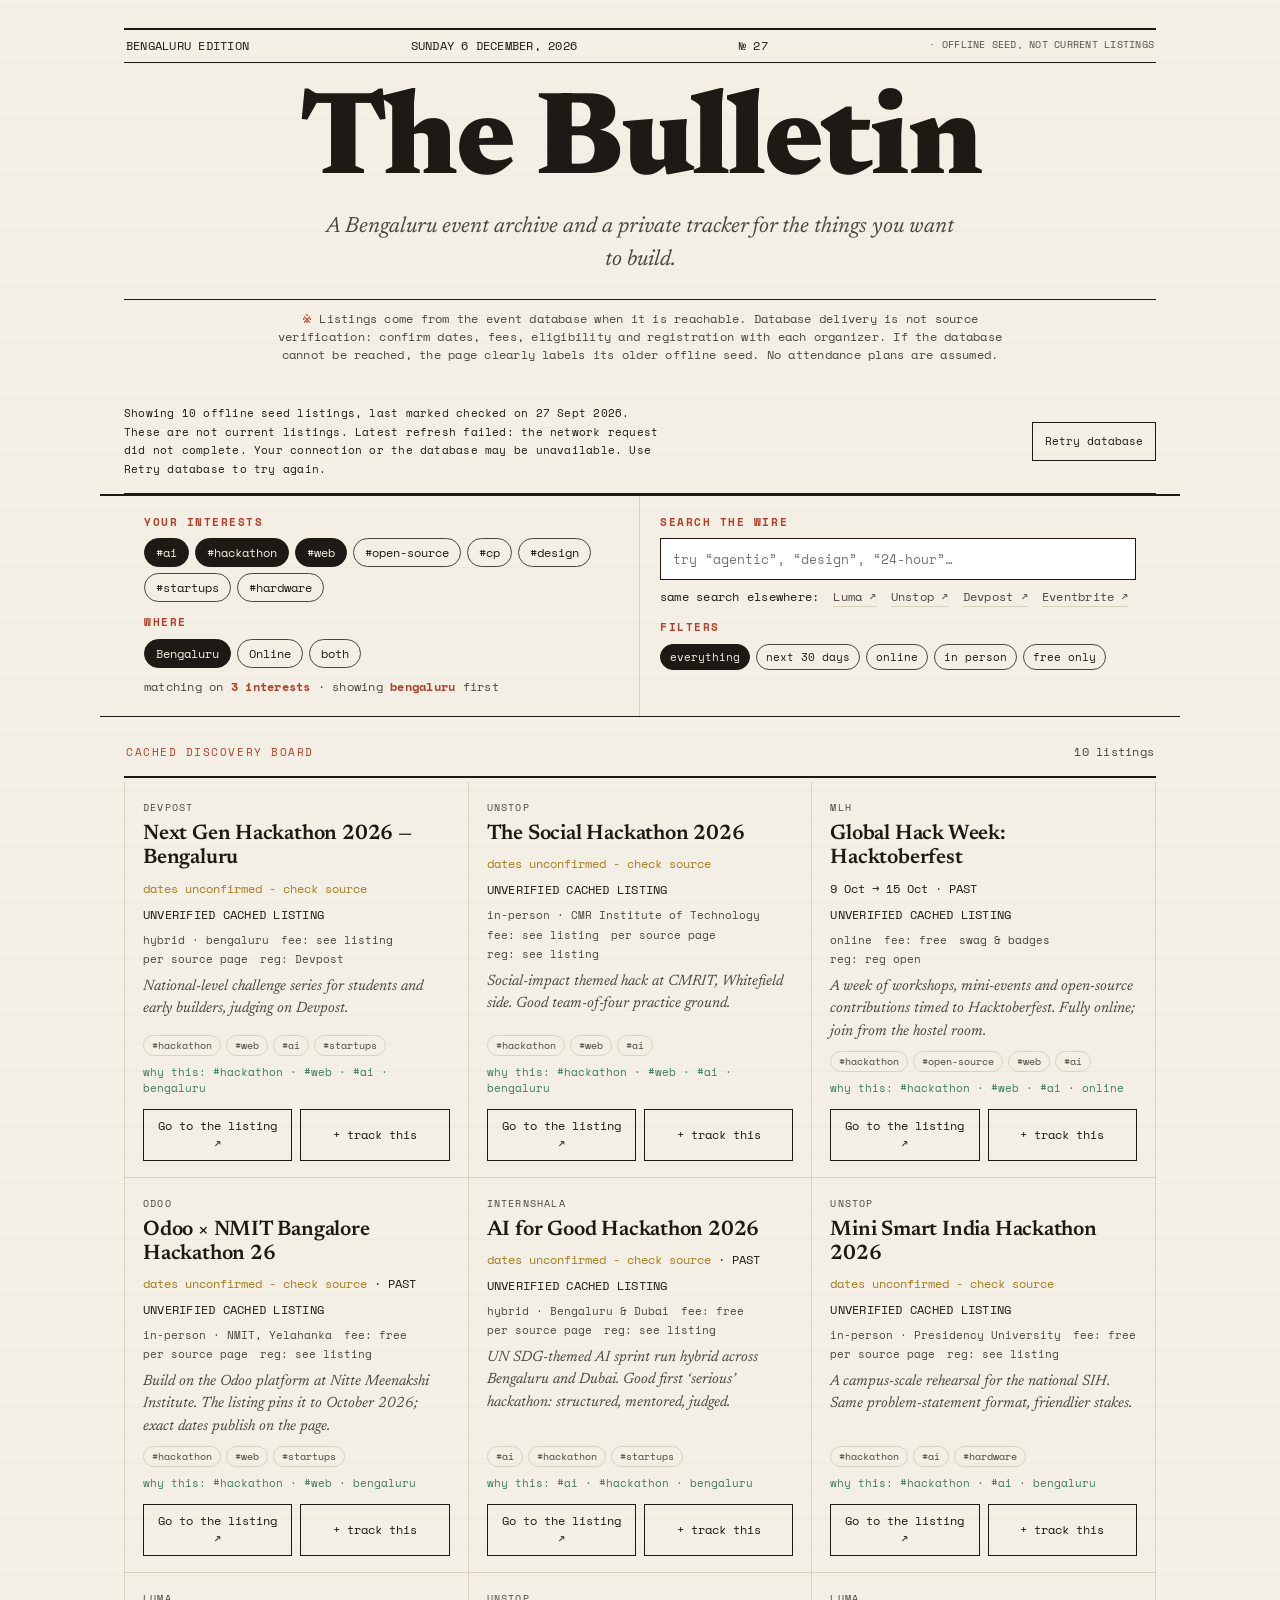
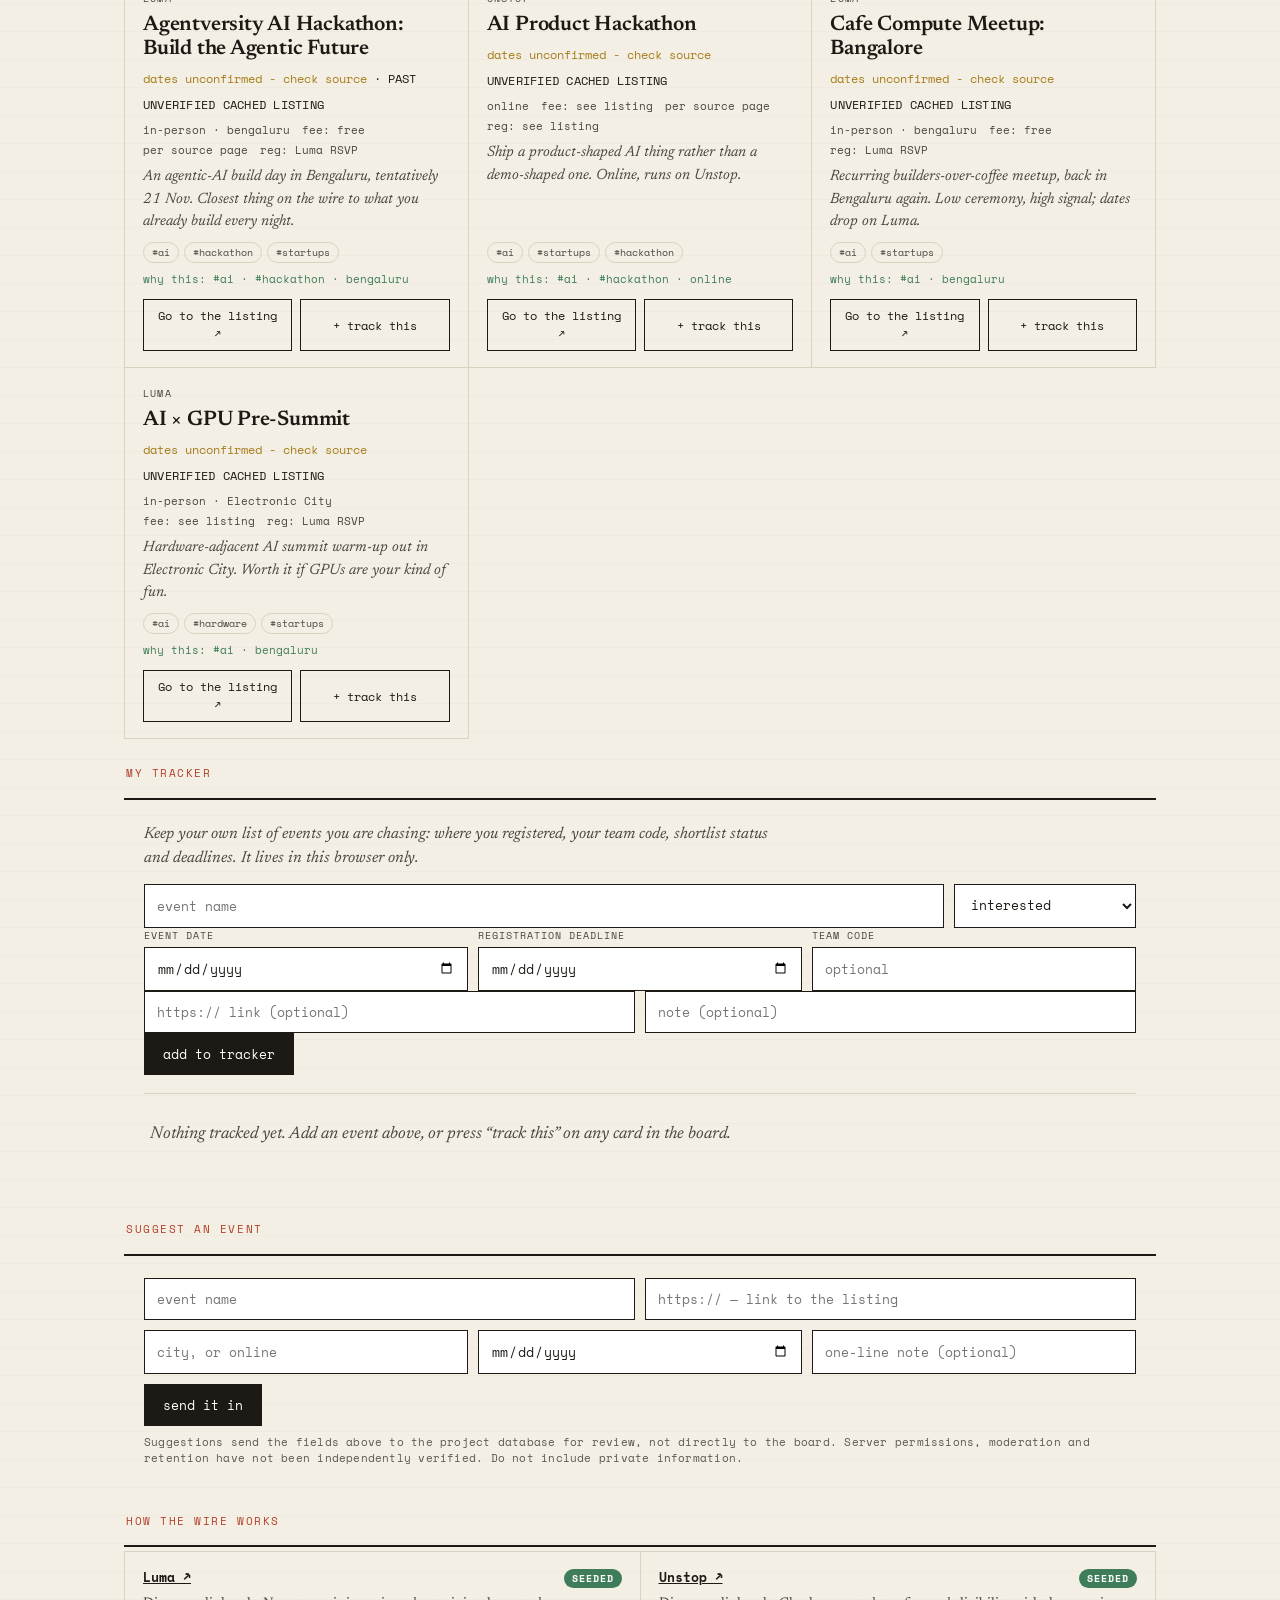
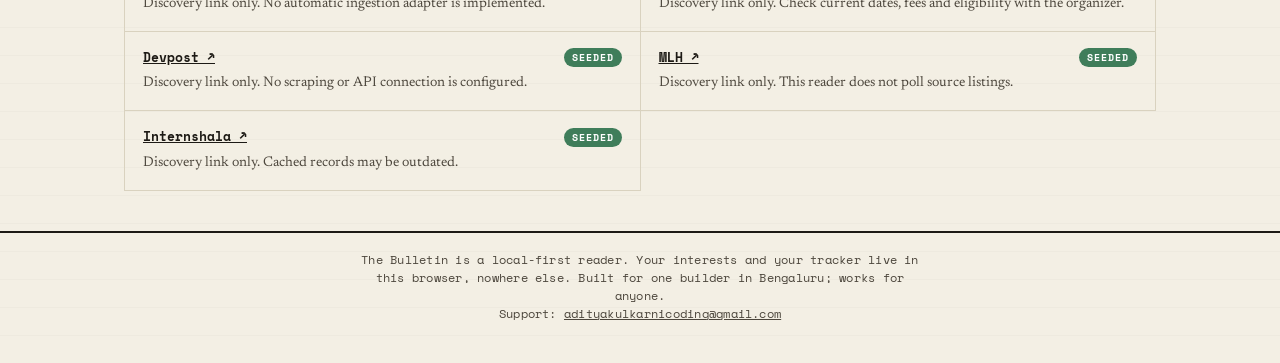
==== commit 7d54af2b: "Show database status and let readers retry failed loads" ====
--- a/index.html
+++ b/index.html
@@ -18,7 +18,8 @@
   <h1>The Bulletin</h1>
   <p class="dekk">A Bengaluru event archive and a private tracker for the things you want to build.</p>
   <div class="rule"></div>
-  <p class="record mono">On the record: this is a cached archive, not a verified current event feed. The seed records were last marked checked on 27 Sept 2026; database access does not mean source dates are fresh. Confirm dates, fees, eligibility and registration on the original listing. No attendance plans are assumed. No ingestion adapter source is included in this repo; server automation is unverified.</p>
+  <p class="record mono">Listings come from the event database when it is reachable. Database delivery is not source verification: confirm dates, fees, eligibility and registration with each organizer. If the database cannot be reached, the page clearly labels its older offline seed. No attendance plans are assumed.</p>
+  <div class="feed-status mono"><p id="feed-status" role="status" aria-live="polite">Loading the event database. The offline seed is shown until it responds.</p><button id="feed-retry" type="button" disabled>Loading listings...</button></div>
 </header>
 
 <nav class="controls" id="controls">
--- a/styles.css
+++ b/styles.css
@@ -116,3 +116,5 @@
 @media(max-width:560px){.tr-item{flex-direction:column;gap:12px}.tr-side{flex-direction:row;align-items:center;justify-content:space-between;width:100%}.tracker select{min-width:0}}
 
 [hidden]{display:none!important} :focus-visible{outline:3px solid var(--red);outline-offset:3px}a,button,input,select{touch-action:manipulation}button:disabled{opacity:.6;cursor:wait}.topline{gap:8px;flex-wrap:wrap}.card,.panel,.source,.suggrow>*{min-width:0}.card{overflow-wrap:anywhere}.suggrow input{max-width:100%}.source h4{gap:8px;flex-wrap:wrap}.tr-team{overflow-wrap:anywhere}.tr-side{max-width:100%}.tr-warn,#pref-status{overflow-wrap:anywhere}.colophon a{color:inherit}@media(max-width:560px){.panel{padding:18px 10px}.tr-side{flex-wrap:wrap}.suggrow input,.tr-lab{min-width:0;width:100%;flex-basis:100%}.cardbtns{flex-wrap:wrap}.cardbtns>*{min-width:110px}.record{font-size:11px}}@media(prefers-reduced-motion:reduce){html{scroll-behavior:auto}*,*:before,*:after{transition:none!important;animation:none!important}}
+
+.feed-status{display:flex;align-items:center;justify-content:space-between;gap:16px;text-align:left;border-bottom:1px solid var(--ink);padding:14px 0;font-size:11px;line-height:1.7}.feed-status p{margin:0;max-width:78ch}.feed-status button{flex-shrink:0;padding:9px 12px;border:1px solid var(--ink);background:transparent;color:var(--ink);font:inherit;cursor:pointer}.feed-status button:hover{background:var(--ink);color:var(--paper)}@media(max-width:560px){.feed-status{align-items:flex-start;flex-direction:column;gap:10px}}
